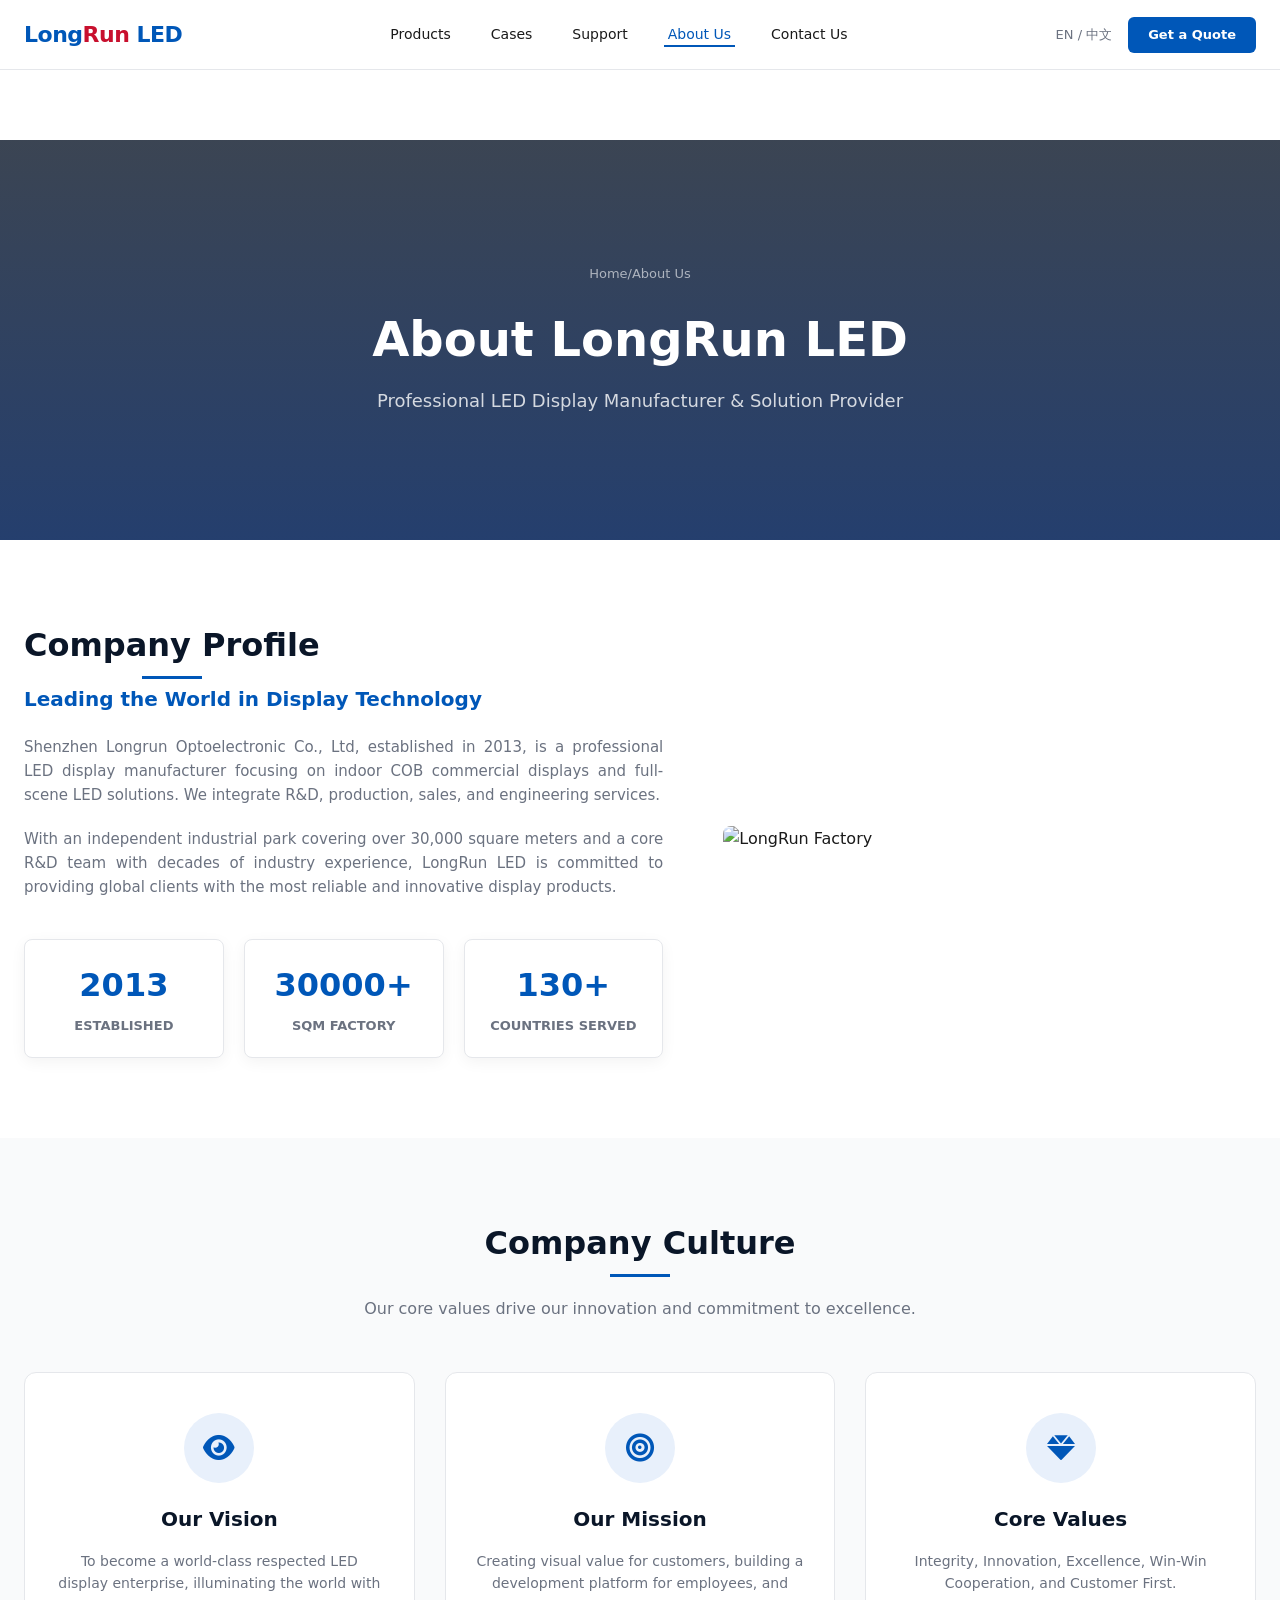
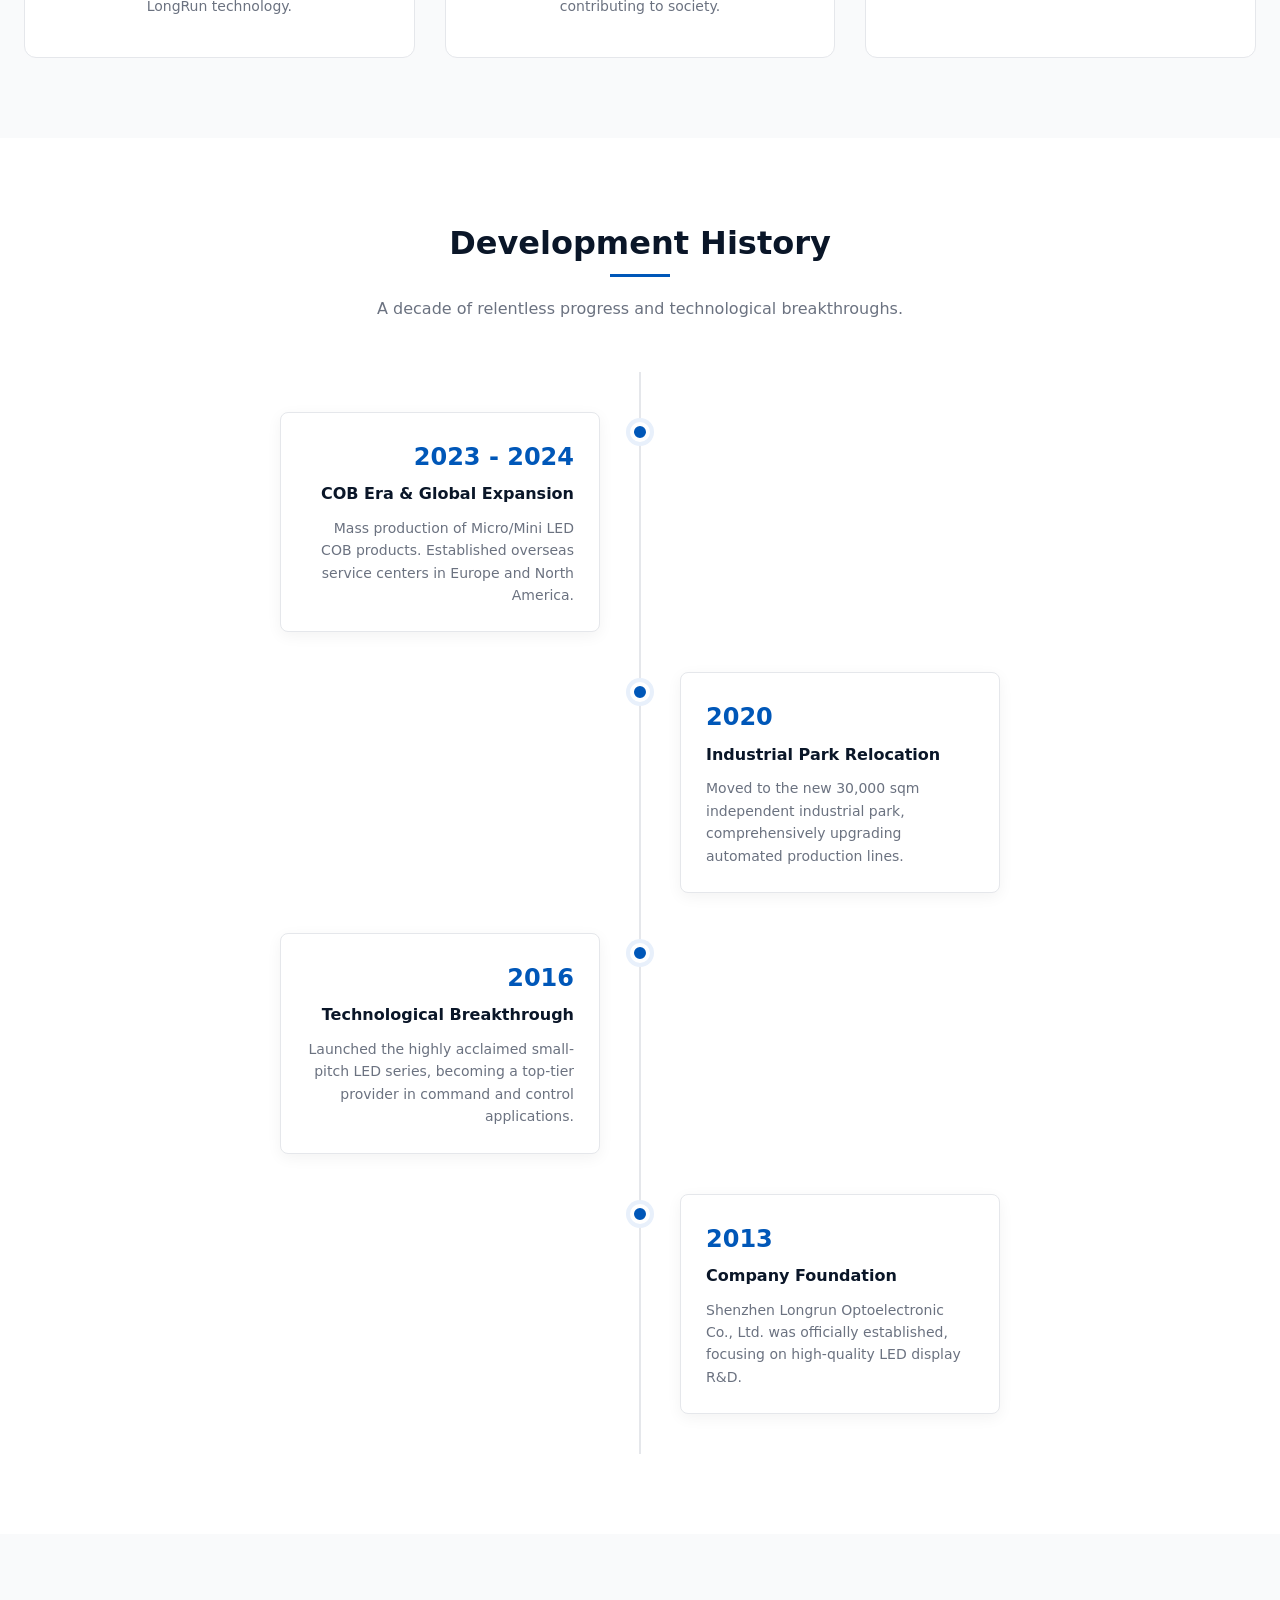
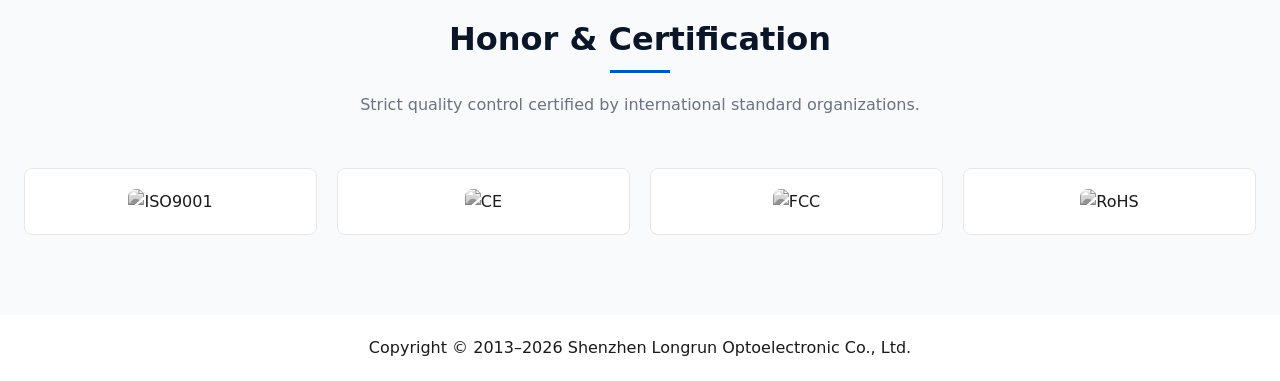
==== about.html @ 38401c34 "first init github" ====
<!DOCTYPE html>
<html lang="en">
<head>
  <meta charset="UTF-8" />
  <meta name="viewport" content="width=device-width, initial-scale=1.0" />
  <title>About Us — LongRun LED</title>
  <link rel="stylesheet" href="CSS/about-style.css" />
  <link rel="stylesheet" href="https://cdnjs.cloudflare.com/ajax/libs/font-awesome/6.0.0/css/all.min.css" />
</head>
<body>

<header>
  <nav>
    <div class="logo"><a href="index.html">Long<span>Run</span> LED</a></div>
    
    <ul class="nav-links">
      <li><a href="product.html">Products</a></li>
      <li><a href="cases.html">Cases</a></li>
      <li><a href="support.html">Support</a></li>
      <li>
        <a href="about.html" class="active">About Us</a>
        <div class="dropdown">
          <a href="#profile">Company Profile</a>
          <a href="#culture">Company Culture</a>
          <a href="#history">Development History</a>
          <a href="#certifications">Honor &amp; Certification</a>
        </div>
      </li>
      <li><a href="contact.html">Contact Us</a></li>
    </ul>

    <div class="nav-actions">
      <span class="lang-switcher" id="langToggle">EN / 中文</span>
      <a href="contact.html" class="btn-contact">Get a Quote</a>
    </div>

    <button class="hamburger" id="hamburger" aria-label="Open menu">
      <span></span><span></span><span></span>
    </button>
  </nav>

  <div class="mobile-menu" id="mobileMenu">
    <ul class="mobile-nav-links">
      <li><a href="product.html">Products</a></li>
      <li><a href="cases.html">Cases</a></li>
      <li><a href="support.html">Support</a></li>
      <li><a href="about.html">About Us</a></li>
      <li><a href="contact.html">Contact Us</a></li>
    </ul>
  </div>
</header>

<section class="about-hero">
  <div class="hero-content">
    <div class="hero-breadcrumb">
      <a href="index.html">Home</a><span>/</span><a href="#">About Us</a>
    </div>
    <h1 class="hero-title reveal-text">About LongRun LED</h1>
    <p class="hero-sub reveal-text delay-1">Professional LED Display Manufacturer & Solution Provider</p>
  </div>
</section>

<section class="about-section" id="profile">
  <div class="section-container">
    <div class="profile-grid">
      <div class="profile-text fade-in-up">
        <h2 class="section-title">Company Profile</h2>
        <h3 class="section-subtitle">Leading the World in Display Technology</h3>
        <p>Shenzhen Longrun Optoelectronic Co., Ltd, established in 2013, is a professional LED display manufacturer focusing on indoor COB commercial displays and full-scene LED solutions. We integrate R&D, production, sales, and engineering services.</p>
        <p>With an independent industrial park covering over 30,000 square meters and a core R&D team with decades of industry experience, LongRun LED is committed to providing global clients with the most reliable and innovative display products.</p>
        
        <div class="stats-grid">
          <div class="stat-box">
            <h4 class="counter" data-target="2013">0</h4>
            <span>Established</span>
          </div>
          <div class="stat-box">
            <h4 class="counter" data-target="30000">0</h4><span>+</span>
            <span>SQM Factory</span>
          </div>
          <div class="stat-box">
            <h4 class="counter" data-target="130">0</h4><span>+</span>
            <span>Countries Served</span>
          </div>
        </div>
      </div>
      <div class="profile-image fade-in-left">
        <img src="https://placehold.co/600x450/0d2a5e/white?text=LongRun+Industrial+Park" alt="LongRun Factory">
      </div>
    </div>
  </div>
</section>

<section class="about-section bg-light" id="culture">
  <div class="section-container">
    <div class="section-header fade-in-up">
      <h2 class="section-title">Company Culture</h2>
      <p>Our core values drive our innovation and commitment to excellence.</p>
    </div>
    <div class="culture-grid">
      <div class="culture-card fade-in-up delay-1">
        <div class="culture-icon"><i class="fas fa-eye"></i></div>
        <h3>Our Vision</h3>
        <p>To become a world-class respected LED display enterprise, illuminating the world with LongRun technology.</p>
      </div>
      <div class="culture-card fade-in-up delay-2">
        <div class="culture-icon"><i class="fas fa-bullseye"></i></div>
        <h3>Our Mission</h3>
        <p>Creating visual value for customers, building a development platform for employees, and contributing to society.</p>
      </div>
      <div class="culture-card fade-in-up delay-3">
        <div class="culture-icon"><i class="fas fa-gem"></i></div>
        <h3>Core Values</h3>
        <p>Integrity, Innovation, Excellence, Win-Win Cooperation, and Customer First.</p>
      </div>
    </div>
  </div>
</section>

<section class="about-section" id="history">
  <div class="section-container">
    <div class="section-header fade-in-up">
      <h2 class="section-title">Development History</h2>
      <p>A decade of relentless progress and technological breakthroughs.</p>
    </div>
    
    <div class="timeline">
      <div class="timeline-item fade-in-up">
        <div class="timeline-dot"></div>
        <div class="timeline-content">
          <h3>2023 - 2024</h3>
          <h4>COB Era & Global Expansion</h4>
          <p>Mass production of Micro/Mini LED COB products. Established overseas service centers in Europe and North America.</p>
        </div>
      </div>
      <div class="timeline-item fade-in-up delay-1">
        <div class="timeline-dot"></div>
        <div class="timeline-content">
          <h3>2020</h3>
          <h4>Industrial Park Relocation</h4>
          <p>Moved to the new 30,000 sqm independent industrial park, comprehensively upgrading automated production lines.</p>
        </div>
      </div>
      <div class="timeline-item fade-in-up delay-2">
        <div class="timeline-dot"></div>
        <div class="timeline-content">
          <h3>2016</h3>
          <h4>Technological Breakthrough</h4>
          <p>Launched the highly acclaimed small-pitch LED series, becoming a top-tier provider in command and control applications.</p>
        </div>
      </div>
      <div class="timeline-item fade-in-up delay-3">
        <div class="timeline-dot"></div>
        <div class="timeline-content">
          <h3>2013</h3>
          <h4>Company Foundation</h4>
          <p>Shenzhen Longrun Optoelectronic Co., Ltd. was officially established, focusing on high-quality LED display R&D.</p>
        </div>
      </div>
    </div>
  </div>
</section>

<section class="about-section bg-light" id="certifications">
  <div class="section-container">
    <div class="section-header fade-in-up">
      <h2 class="section-title">Honor &amp; Certification</h2>
      <p>Strict quality control certified by international standard organizations.</p>
    </div>
    <div class="cert-grid">
      <div class="cert-card fade-in-up"><img src="https://placehold.co/200x250/fff/333?text=ISO9001" alt="ISO9001"></div>
      <div class="cert-card fade-in-up delay-1"><img src="https://placehold.co/200x250/fff/333?text=CE+Cert" alt="CE"></div>
      <div class="cert-card fade-in-up delay-2"><img src="https://placehold.co/200x250/fff/333?text=FCC" alt="FCC"></div>
      <div class="cert-card fade-in-up delay-3"><img src="https://placehold.co/200x250/fff/333?text=RoHS" alt="RoHS"></div>
    </div>
  </div>
</section>

<footer>
  <div class="footer-bottom">
    <span style="display:block; text-align:center; padding: 20px;">Copyright &copy; 2013&ndash;2026 Shenzhen Longrun Optoelectronic Co., Ltd.</span>
  </div>
</footer>

<script src="JS/about-script.js"></script>
</body>
</html>
---- CSS/about-style.css ----
/* ══════════════════════════════════════════════════════════════════════════════
   LongRun LED — about-style.css
   ══════════════════════════════════════════════════════════════════════════════ */
*, *::before, *::after { box-sizing: border-box; margin: 0; padding: 0; }

:root {
  --bg: #ffffff; --text: #1a1a1a; --muted: #6b7280;
  --accent: #0057b8; --accent-dk: #004499; --accent-lt: #e8f0fb;
  --border: #e5e7eb; --card-bg: #f9fafb; --nav-h: 70px;
  --red: #c8102e; --dark-navy: #0a1628; --mid-navy: #0d2a5e;
  font-family: 'Segoe UI', system-ui, sans-serif;
}

body { background: var(--bg); color: var(--text); line-height: 1.6; overflow-x: hidden; }
a { text-decoration: none; color: inherit; }
img { display: block; max-width: 100%; border-radius: 8px; }

/* ══ HEADER (SAMA SEPERTI SEBELUMNYA) ══ */
header { position: fixed; top: 0; left: 0; width: 100%; height: var(--nav-h); background: rgba(255, 255, 255, 0.95); backdrop-filter: blur(10px); z-index: 1000; border-bottom: 1px solid var(--border); }
nav { max-width: 1280px; margin: 0 auto; height: 100%; display: flex; align-items: center; justify-content: space-between; padding: 0 24px; }
.logo { font-size: 22px; font-weight: 800; color: var(--dark-navy); }
.logo span { color: var(--red); }
.nav-links { display: flex; list-style: none; gap: 32px; height: 100%; }
.nav-links > li { position: relative; display: flex; align-items: center; height: 100%; }
.nav-links > li > a { font-size: 14px; font-weight: 600; color: #374151; transition: color 0.2s; }
.nav-links > li > a:hover, .nav-links > li > a.active { color: var(--accent); }

/* Dropdown */
.dropdown { position: absolute; top: var(--nav-h); left: 0; background: #fff; min-width: 220px; border: 1px solid var(--border); box-shadow: 0 10px 25px rgba(0,0,0,0.08); border-radius: 0 0 8px 8px; display: flex; flex-direction: column; opacity: 0; visibility: hidden; transform: translateY(10px); transition: all 0.25s ease; }
.nav-links > li:hover .dropdown { opacity: 1; visibility: visible; transform: translateY(0); }
.dropdown a { padding: 12px 20px; font-size: 13px; color: #4b5563; border-bottom: 1px solid #f3f4f6; transition: all 0.2s; }
.dropdown a:hover { background: var(--accent-lt); color: var(--accent); padding-left: 24px; }
.nav-actions { display: flex; gap: 20px; align-items: center;}
.btn-contact { background: var(--accent); color: #fff; padding: 10px 20px; border-radius: 6px; font-size: 13px; font-weight: 700; transition: background 0.2s; }
.btn-contact:hover { background: var(--accent-dk); }
.hamburger { display: none; }

/* ══ ABOUT HERO ══ */
.about-hero {
  margin-top: var(--nav-h); height: 400px;
  background: linear-gradient(rgba(10, 22, 40, 0.8), rgba(13, 42, 94, 0.9)), url('https://placehold.co/1920x600/0a1628/white?text=Corporate+Building') center/cover;
  display: flex; align-items: center; justify-content: center; text-align: center; color: white;
}
.hero-breadcrumb { font-size: 13px; color: rgba(255,255,255,0.6); margin-bottom: 16px; }
.hero-title { font-size: 48px; font-weight: 800; margin-bottom: 10px; }
.hero-sub { font-size: 18px; color: rgba(255,255,255,0.8); }

/* ══ GENERAL SECTIONS ══ */
.about-section { padding: 80px 24px; }
.bg-light { background: var(--card-bg); }
.section-container { max-width: 1280px; margin: 0 auto; }
.section-header { text-align: center; margin-bottom: 50px; }
.section-title { font-size: 32px; font-weight: 800; color: var(--dark-navy); margin-bottom: 12px; position: relative; display: inline-block; }
.section-title::after { content: ''; position: absolute; bottom: -8px; left: 50%; transform: translateX(-50%); width: 60px; height: 3px; background: var(--accent); }
.section-header p { color: var(--muted); font-size: 16px; margin-top: 15px; }

/* ══ PROFILE GRID & COUNTERS ══ */
.profile-grid { display: grid; grid-template-columns: 1.2fr 1fr; gap: 60px; align-items: center; }
.section-subtitle { font-size: 20px; color: var(--accent); margin-bottom: 20px; }
.profile-text p { color: var(--muted); margin-bottom: 20px; font-size: 15px; text-align: justify; }

.stats-grid { display: grid; grid-template-columns: repeat(3, 1fr); gap: 20px; margin-top: 40px; }
.stat-box { background: #fff; padding: 20px; border-radius: 8px; border: 1px solid var(--border); box-shadow: 0 4px 15px rgba(0,0,0,0.05); text-align: center; }
.stat-box h4 { display: inline-block; font-size: 32px; font-weight: 800; color: var(--accent); }
.stat-box span:first-of-type { font-size: 32px; font-weight: 800; color: var(--accent); }
.stat-box span:last-child { display: block; font-size: 13px; color: var(--muted); margin-top: 5px; font-weight: 600; text-transform: uppercase; }

/* ══ CULTURE CARDS ══ */
.culture-grid { display: grid; grid-template-columns: repeat(3, 1fr); gap: 30px; }
.culture-card { background: #fff; padding: 40px 30px; border-radius: 12px; text-align: center; border: 1px solid var(--border); transition: transform 0.3s, box-shadow 0.3s; }
.culture-card:hover { transform: translateY(-10px); box-shadow: 0 15px 35px rgba(0,0,0,0.08); border-color: var(--accent); }
.culture-icon { width: 70px; height: 70px; background: var(--accent-lt); color: var(--accent); font-size: 28px; border-radius: 50%; display: flex; align-items: center; justify-content: center; margin: 0 auto 20px; transition: 0.3s; }
.culture-card:hover .culture-icon { background: var(--accent); color: #fff; }
.culture-card h3 { font-size: 20px; color: var(--dark-navy); margin-bottom: 15px; }
.culture-card p { font-size: 14px; color: var(--muted); }

/* ══ TIMELINE ══ */
.timeline { position: relative; max-width: 800px; margin: 0 auto; padding: 20px 0; }
.timeline::before { content: ''; position: absolute; top: 0; bottom: 0; left: 50%; width: 2px; background: var(--border); transform: translateX(-50%); }
.timeline-item { position: relative; width: 50%; padding: 20px 40px; }
.timeline-item:nth-child(odd) { left: 0; text-align: right; }
.timeline-item:nth-child(even) { left: 50%; text-align: left; }
.timeline-dot { position: absolute; top: 30px; width: 20px; height: 20px; background: var(--accent); border: 4px solid #fff; border-radius: 50%; box-shadow: 0 0 0 4px var(--accent-lt); z-index: 2; transition: 0.3s; }
.timeline-item:nth-child(odd) .timeline-dot { right: -10px; }
.timeline-item:nth-child(even) .timeline-dot { left: -10px; }
.timeline-item:hover .timeline-dot { transform: scale(1.3); background: var(--red); }
.timeline-content { background: #fff; padding: 25px; border-radius: 8px; border: 1px solid var(--border); box-shadow: 0 4px 15px rgba(0,0,0,0.05); transition: 0.3s; }
.timeline-item:hover .timeline-content { border-color: var(--accent); box-shadow: 0 10px 25px rgba(0,0,0,0.1); }
.timeline-content h3 { font-size: 24px; color: var(--accent); margin-bottom: 5px; }
.timeline-content h4 { font-size: 16px; color: var(--dark-navy); margin-bottom: 10px; }
.timeline-content p { font-size: 14px; color: var(--muted); }

/* ══ CERTIFICATIONS ══ */
.cert-grid { display: grid; grid-template-columns: repeat(4, 1fr); gap: 20px; }
.cert-card { background: #fff; padding: 20px; border-radius: 8px; border: 1px solid var(--border); display: flex; align-items: center; justify-content: center; transition: 0.3s; filter: grayscale(100%); opacity: 0.7; }
.cert-card:hover { filter: grayscale(0%); opacity: 1; transform: scale(1.05); box-shadow: 0 10px 20px rgba(0,0,0,0.1); }

/* ══ UTILITIES & ANIMATIONS ══ */
.fade-in-up { opacity: 0; transform: translateY(40px); transition: opacity 0.8s ease-out, transform 0.8s ease-out; }
.fade-in-left { opacity: 0; transform: translateX(40px); transition: opacity 0.8s ease-out, transform 0.8s ease-out; }
.fade-in-up.visible, .fade-in-left.visible { opacity: 1; transform: translate(0); }
.delay-1 { transition-delay: 0.2s; }
.delay-2 { transition-delay: 0.4s; }
.delay-3 { transition-delay: 0.6s; }

/* Responsive */
@media (max-width: 900px) {
  .nav-links, .nav-actions { display: none; }
  .hamburger { display: flex; flex-direction: column; gap: 5px; background: none; border: none; }
  .hamburger span { width: 25px; height: 3px; background: var(--dark-navy); }
  .profile-grid { grid-template-columns: 1fr; }
  .culture-grid, .cert-grid { grid-template-columns: 1fr; }
  .timeline::before { left: 20px; }
  .timeline-item { width: 100%; left: 0 !important; text-align: left !important; padding-left: 60px; }
  .timeline-item:nth-child(odd) .timeline-dot, .timeline-item:nth-child(even) .timeline-dot { left: 10px; right: auto; }
}



/* ══════════════════════════════════════════════════════════════════════════════
   PERBAIKAN BUG MENU MOBILE (MOVED TO RIGHT SIDE OVERLAY)
   ══════════════════════════════════════════════════════════════════════════════ */

/* Gaya default tombol hamburger di header */
.hamburger {
  display: none;
  flex-direction: column;
  gap: 5px;
  background: none;
  border: none;
  cursor: pointer;
  padding: 8px;
  z-index: 1001; /* Supaya selalu di atas */
}

.hamburger span {
  width: 24px;
  height: 3px;
  background: var(--dark-navy);
  border-radius: 2px;
  transition: all 0.3s ease;
}

/* Base Panel Menu Mobile - Dipindah ke Kanan Luar Layar secara Default */
.mobile-menu {
  position: fixed;
  top: 0;
  right: -100%; /* Tersembunyi di sebelah kanan luar layar, bukan di kiri */
  width: 300px; /* Lebar panel menu */
  height: 100vh;
  background: #ffffff;
  box-shadow: -10px 0 30px rgba(0, 0, 0, 0.1);
  z-index: 2000; /* Berada di atas segalanya */
  padding: 40px 24px;
  display: flex; /* Ubah dari display:none menjadi flex untuk transisi mulus */
  flex-direction: column;
  transition: right 0.4s cubic-bezier(0.16, 1, 0.3, 1); /* Efek slide yang mulus */
}

/* Ketika menu ditambahkan class 'active' lewat JS, panel bergeser ke kanan: 0 */
.mobile-menu.active {
  right: 0;
}

/* Tombol Close (X) di dalam Menu Mobile */
.mobile-close {
  align-self: flex-end;
  background: none;
  border: none;
  font-size: 32px;
  color: var(--dark-navy);
  cursor: pointer;
  margin-bottom: 30px;
  line-height: 1;
  transition: color 0.2s;
}

.mobile-close:hover {
  color: var(--red);
}

/* Pengaturan Tautan Menu Mobile */
.mobile-nav-links {
  list-style: none;
  display: flex;
  flex-direction: column;
  gap: 20px;
}

.mobile-nav-links a {
  font-size: 18px;
  font-weight: 600;
  color: var(--dark-navy);
  display: block;
  padding: 8px 0;
  border-bottom: 1px solid var(--border);
  transition: all 0.2s;
}

.mobile-nav-links a:hover,
.mobile-nav-links a.active {
  color: var(--accent);
  padding-left: 8px;
  border-bottom-color: var(--accent);
}

/* Responsif: Aktifkan hamburger pada layar kecil di bawah 900px */
@media (max-width: 900px) {
  .nav-links, .nav-actions {
    display: none;
  }
  .hamburger {
    display: flex;
  }
}

/* ════════════════════════════
   HEADER & NAVIGATION
   ════════════════════════════ */

header {
  position: sticky;
  top: 0;
  z-index: 100;
  background: #fff;
  border-bottom: 1px solid var(--border);
}

nav {
  max-width: 1280px;
  margin: 0 auto;
  height: var(--nav-h);
  padding: 0 24px;
  display: flex;
  align-items: center;
  justify-content: space-between;
  gap: 16px;
}

/* Logo */
.logo {
  font-size: 22px;
  font-weight: 800;
  letter-spacing: -0.5px;
  color: var(--accent);
  flex-shrink: 0;
}

.logo span {
  color: var(--red);
}

/* Nav Links */
.nav-links {
  display: flex;
  gap: 32px;
  list-style: none;
  height: 100%;
  align-items: center;
}

.nav-links > li {
  position: relative;
  height: 100%;
  display: flex;
  align-items: center;
}

.nav-links > li > a {
  font-size: 14px;
  font-weight: 500;
  color: var(--text);
  padding: 0 4px;
  border-bottom: 2px solid transparent;
  transition: color .2s, border-color .2s;
  white-space: nowrap;
}

.nav-links > li > a:hover,
.nav-links > li > a.active {
  color: var(--accent);
  border-bottom-color: var(--accent);
}

/* Dropdown */
.dropdown {
  position: absolute;
  top: calc(100% + 1px);
  left: 0;
  background: #fff;
  border: 1px solid var(--border);
  border-radius: 8px;
  box-shadow: 0 8px 24px rgba(0, 0, 0, .10);
  min-width: 200px;
  padding: 10px 0;
  opacity: 0;
  pointer-events: none;
  transform: translateY(6px);
  transition: opacity .2s, transform .2s;
}

.nav-links > li:hover .dropdown {
  opacity: 1;
  pointer-events: auto;
  transform: translateY(0);
}

.dropdown a {
  display: block;
  padding: 8px 20px;
  font-size: 13px;
  color: var(--muted);
  transition: color .15s, background .15s;
}

.dropdown a:hover {
  color: var(--accent);
  background: var(--accent-lt);
}

/* Nav Actions */
.nav-actions {
  display: flex;
  align-items: center;
  gap: 16px;
  flex-shrink: 0;
}

.btn-contact {
  padding: 8px 20px;
  border-radius: 6px;
  background: var(--accent);
  color: #fff;
  font-size: 13px;
  font-weight: 600;
  transition: background .2s;
  white-space: nowrap;
}

.btn-contact:hover {
  background: var(--accent-dk);
}

.lang-switcher {
  font-size: 13px;
  color: var(--muted);
  cursor: pointer;
  user-select: none;
  transition: color .2s;
}

.lang-switcher:hover {
  color: var(--accent);
}

/* Hamburger */
.hamburger {
  display: none;
  flex-direction: column;
  gap: 5px;
  cursor: pointer;
  background: none;
  border: none;
  padding: 4px;
}

.hamburger span {
  width: 24px;
  height: 2px;
  background: var(--text);
  display: block;
  border-radius: 2px;
  transition: all .3s;
}

.hamburger.open span:nth-child(1) {
  transform: translateY(7px) rotate(45deg);
}

.hamburger.open span:nth-child(2) {
  opacity: 0;
  transform: scaleX(0);
}

.hamburger.open span:nth-child(3) {
  transform: translateY(-7px) rotate(-45deg);
}
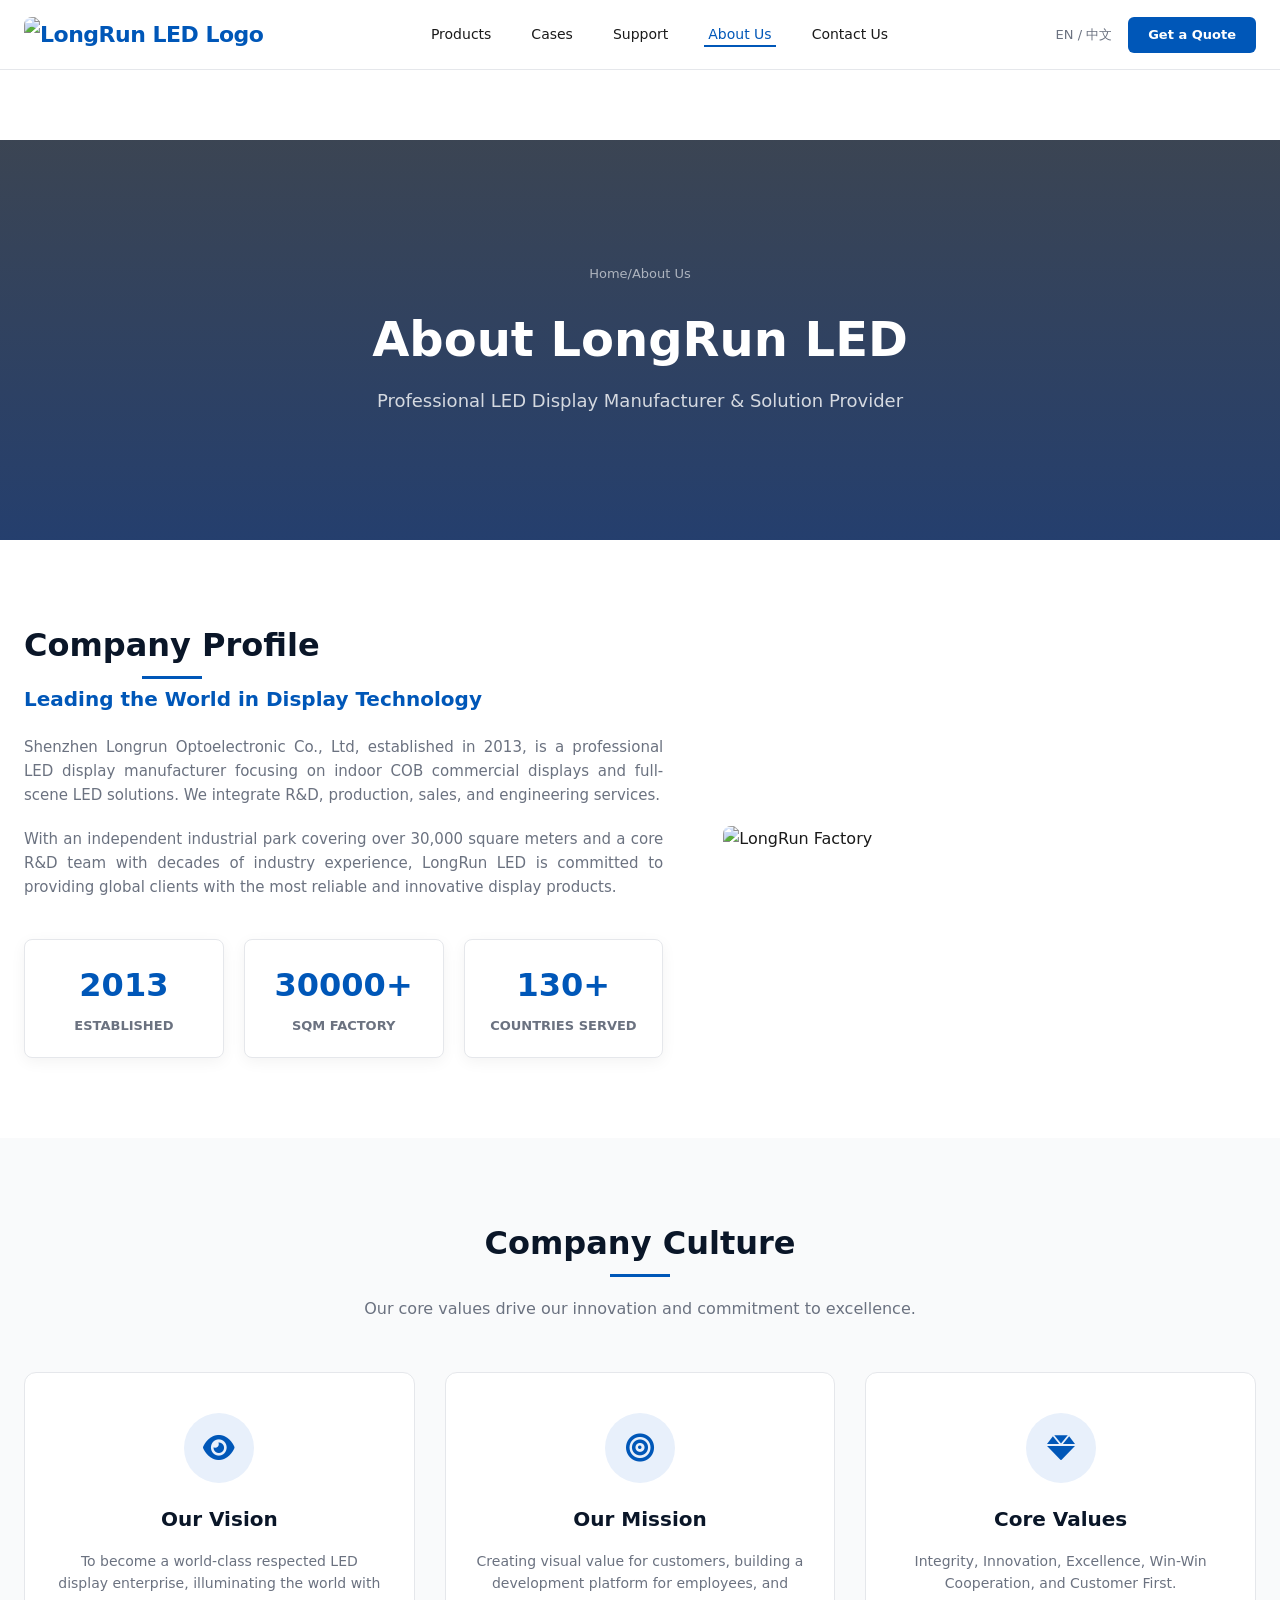
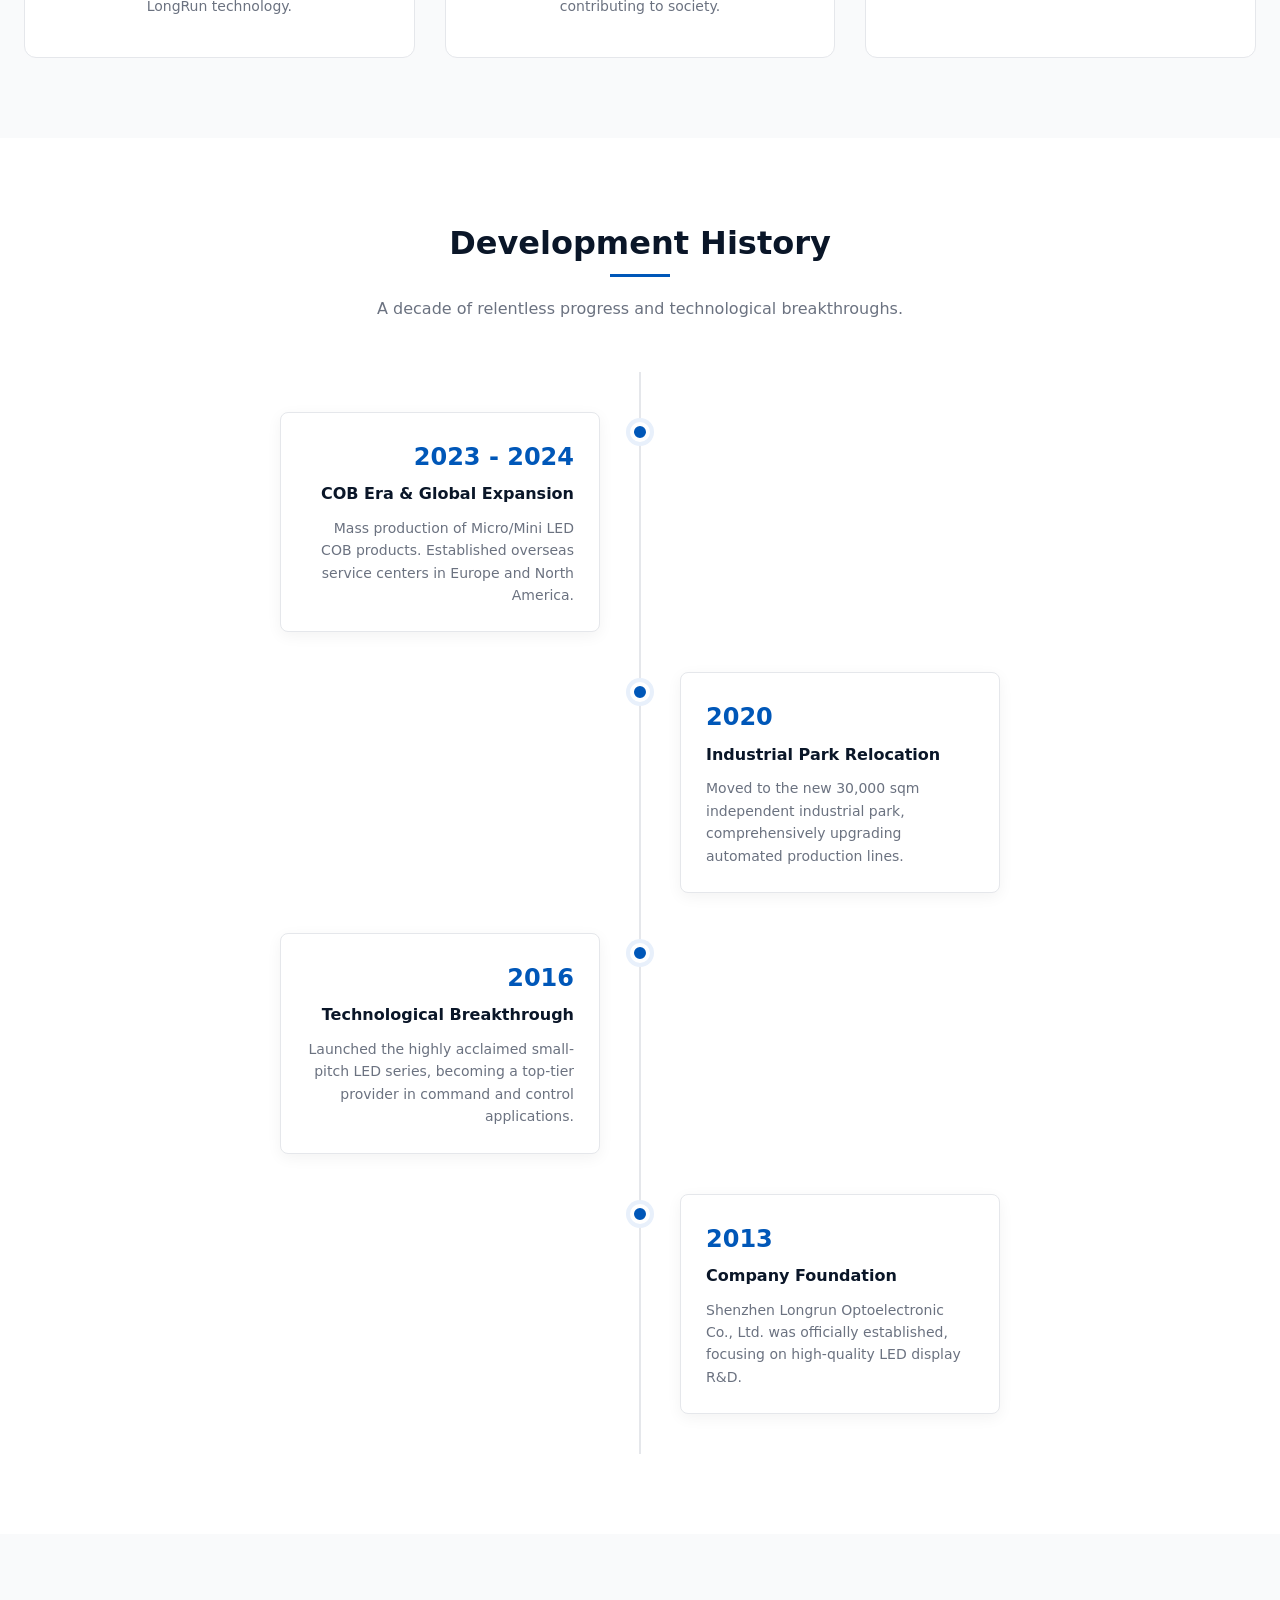
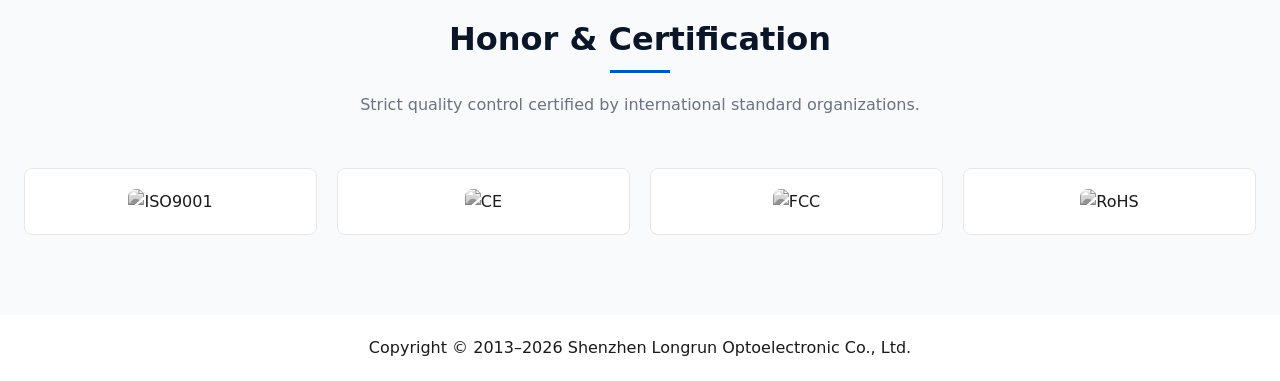
==== commit bc0c211b: "Add files via upload" ====
--- a/about.html
+++ b/about.html
@@ -3,7 +3,8 @@
 <head>
   <meta charset="UTF-8" />
   <meta name="viewport" content="width=device-width, initial-scale=1.0" />
-  <title>About Us — LongRun LED</title>
+  <title>Digilight Videotron</title>
+  <link rel="icon" href="Assets/icon.png" type="image/png">
   <link rel="stylesheet" href="CSS/about-style.css" />
   <link rel="stylesheet" href="https://cdnjs.cloudflare.com/ajax/libs/font-awesome/6.0.0/css/all.min.css" />
 </head>
@@ -11,7 +12,7 @@
 
 <header>
   <nav>
-    <div class="logo"><a href="index.html">Long<span>Run</span> LED</a></div>
+    <div class="logo"><a href="index.html"><img src="Assets/logo.png" alt="LongRun LED Logo"></a></div>
     
     <ul class="nav-links">
       <li><a href="product.html">Products</a></li>
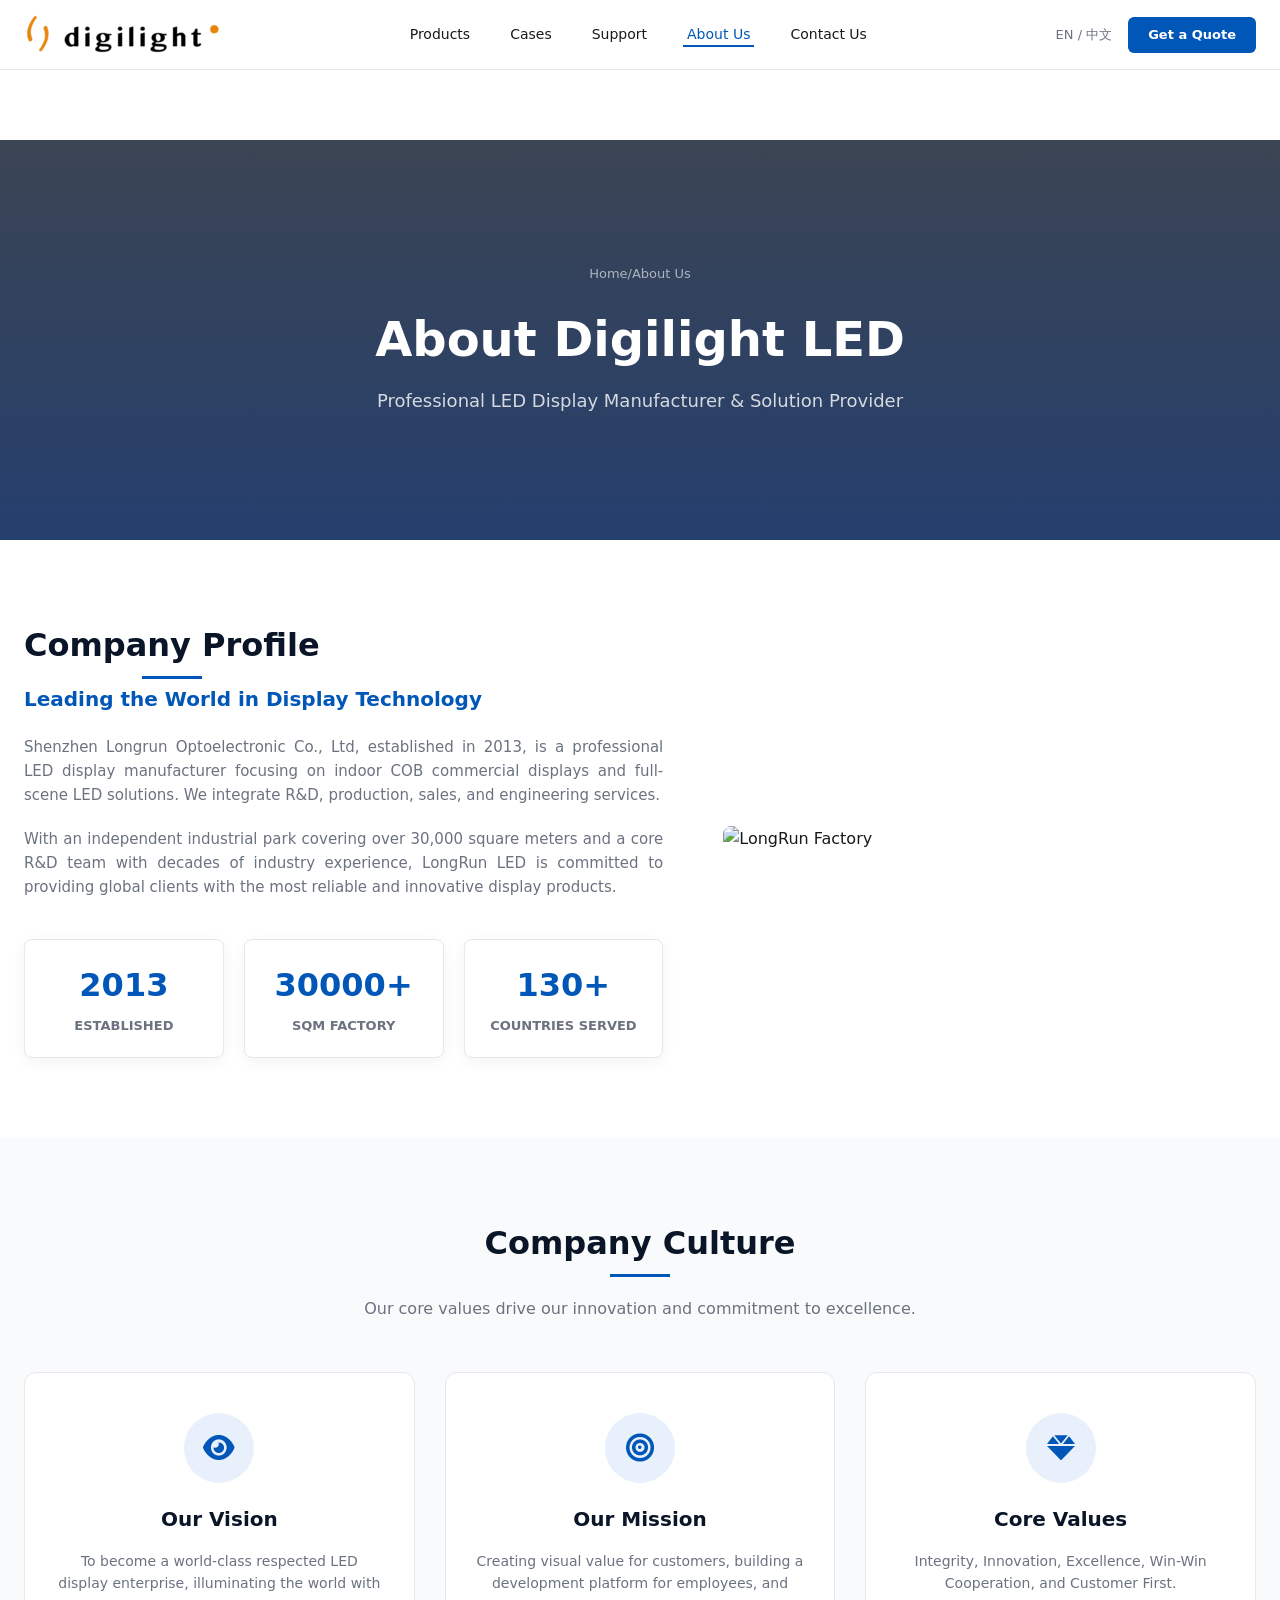
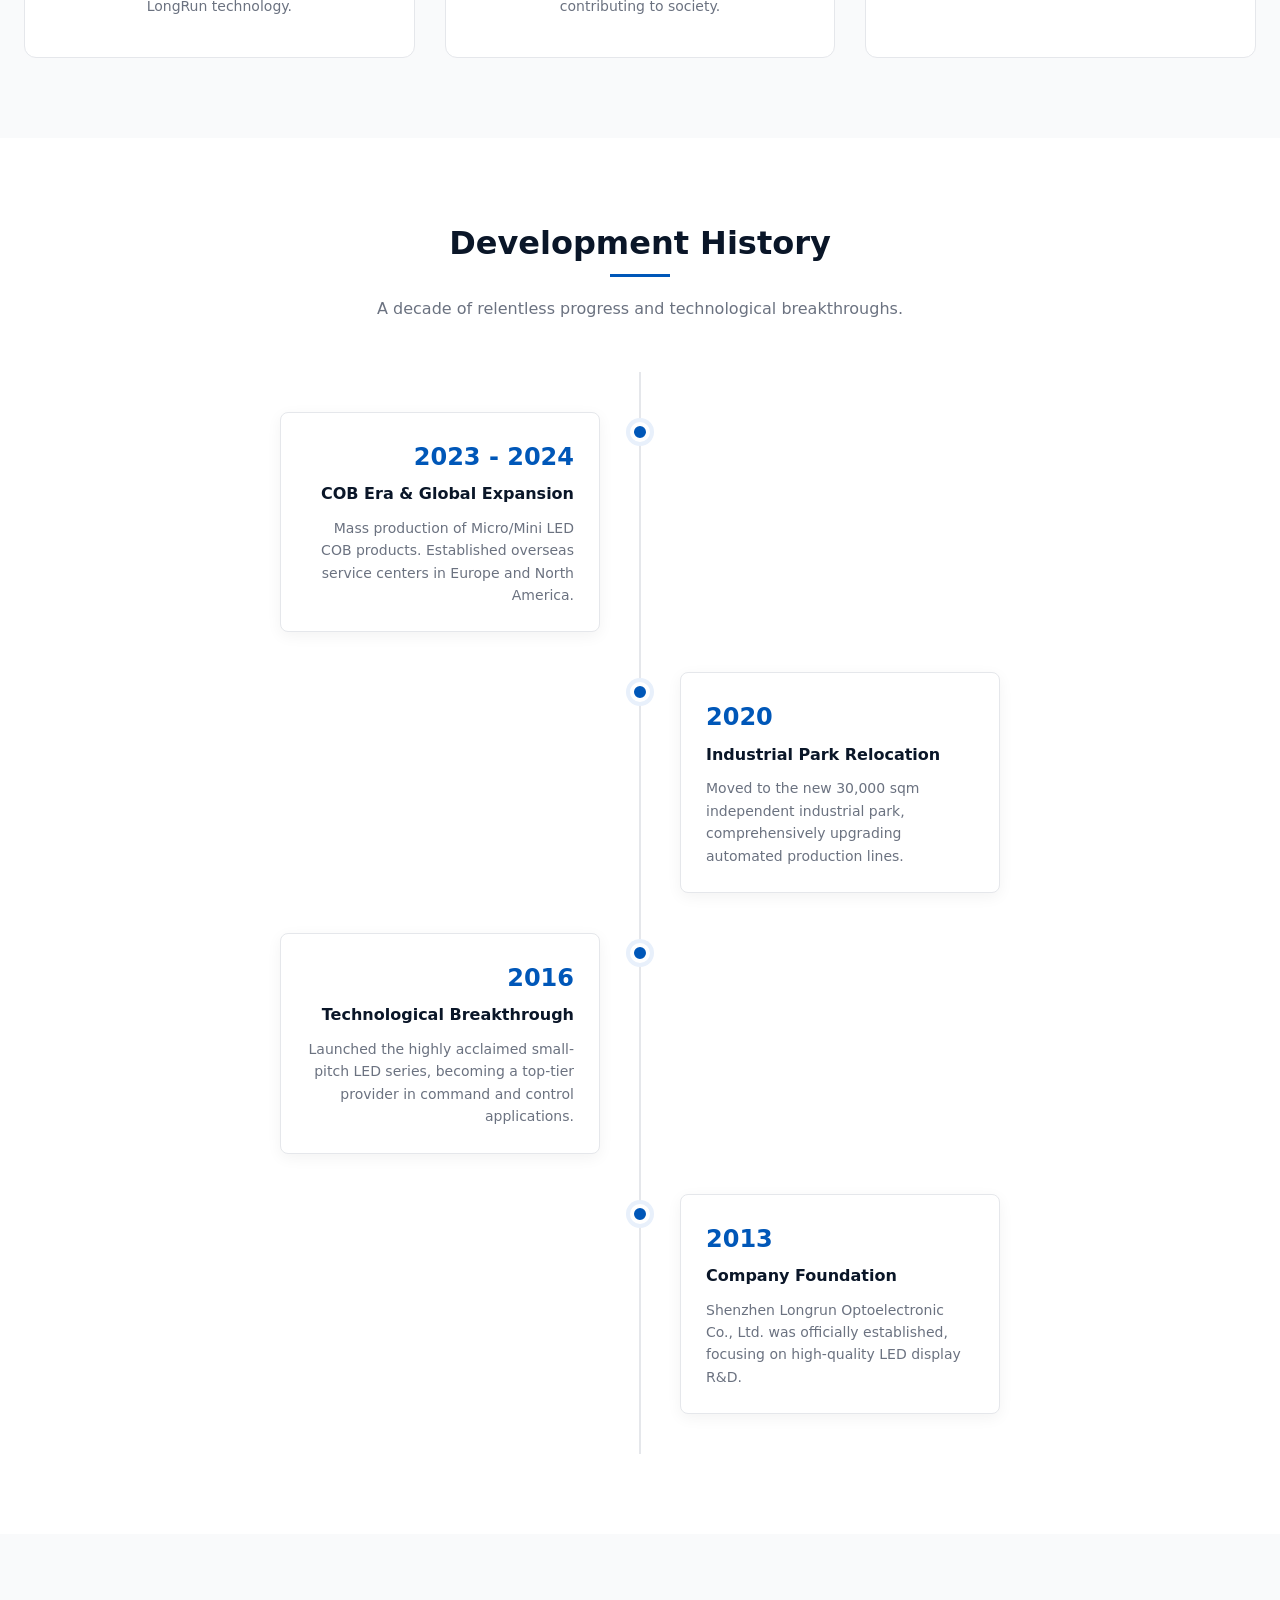
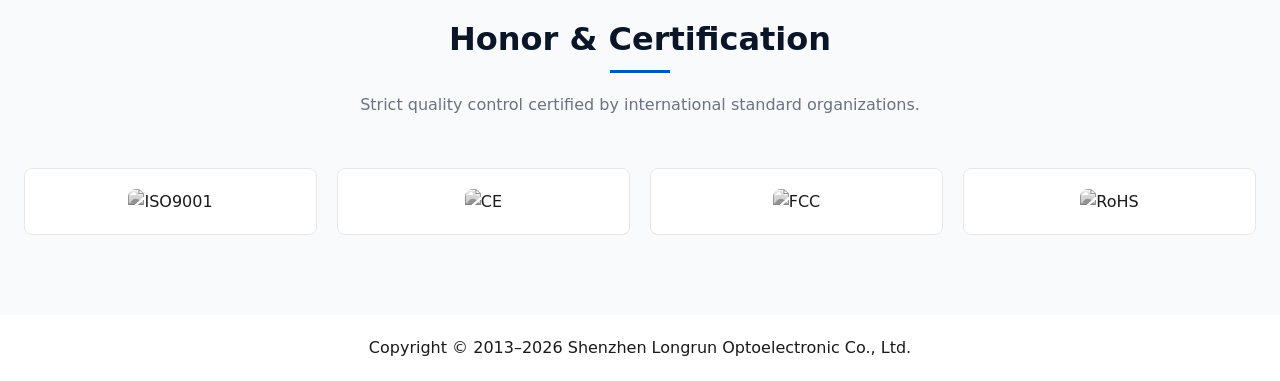
==== commit c9ee96bf: "Add files via upload" ====
--- a/about.html
+++ b/about.html
@@ -56,7 +56,7 @@
     <div class="hero-breadcrumb">
       <a href="index.html">Home</a><span>/</span><a href="#">About Us</a>
     </div>
-    <h1 class="hero-title reveal-text">About LongRun LED</h1>
+    <h1 class="hero-title reveal-text">About Digilight LED</h1>
     <p class="hero-sub reveal-text delay-1">Professional LED Display Manufacturer & Solution Provider</p>
   </div>
 </section>
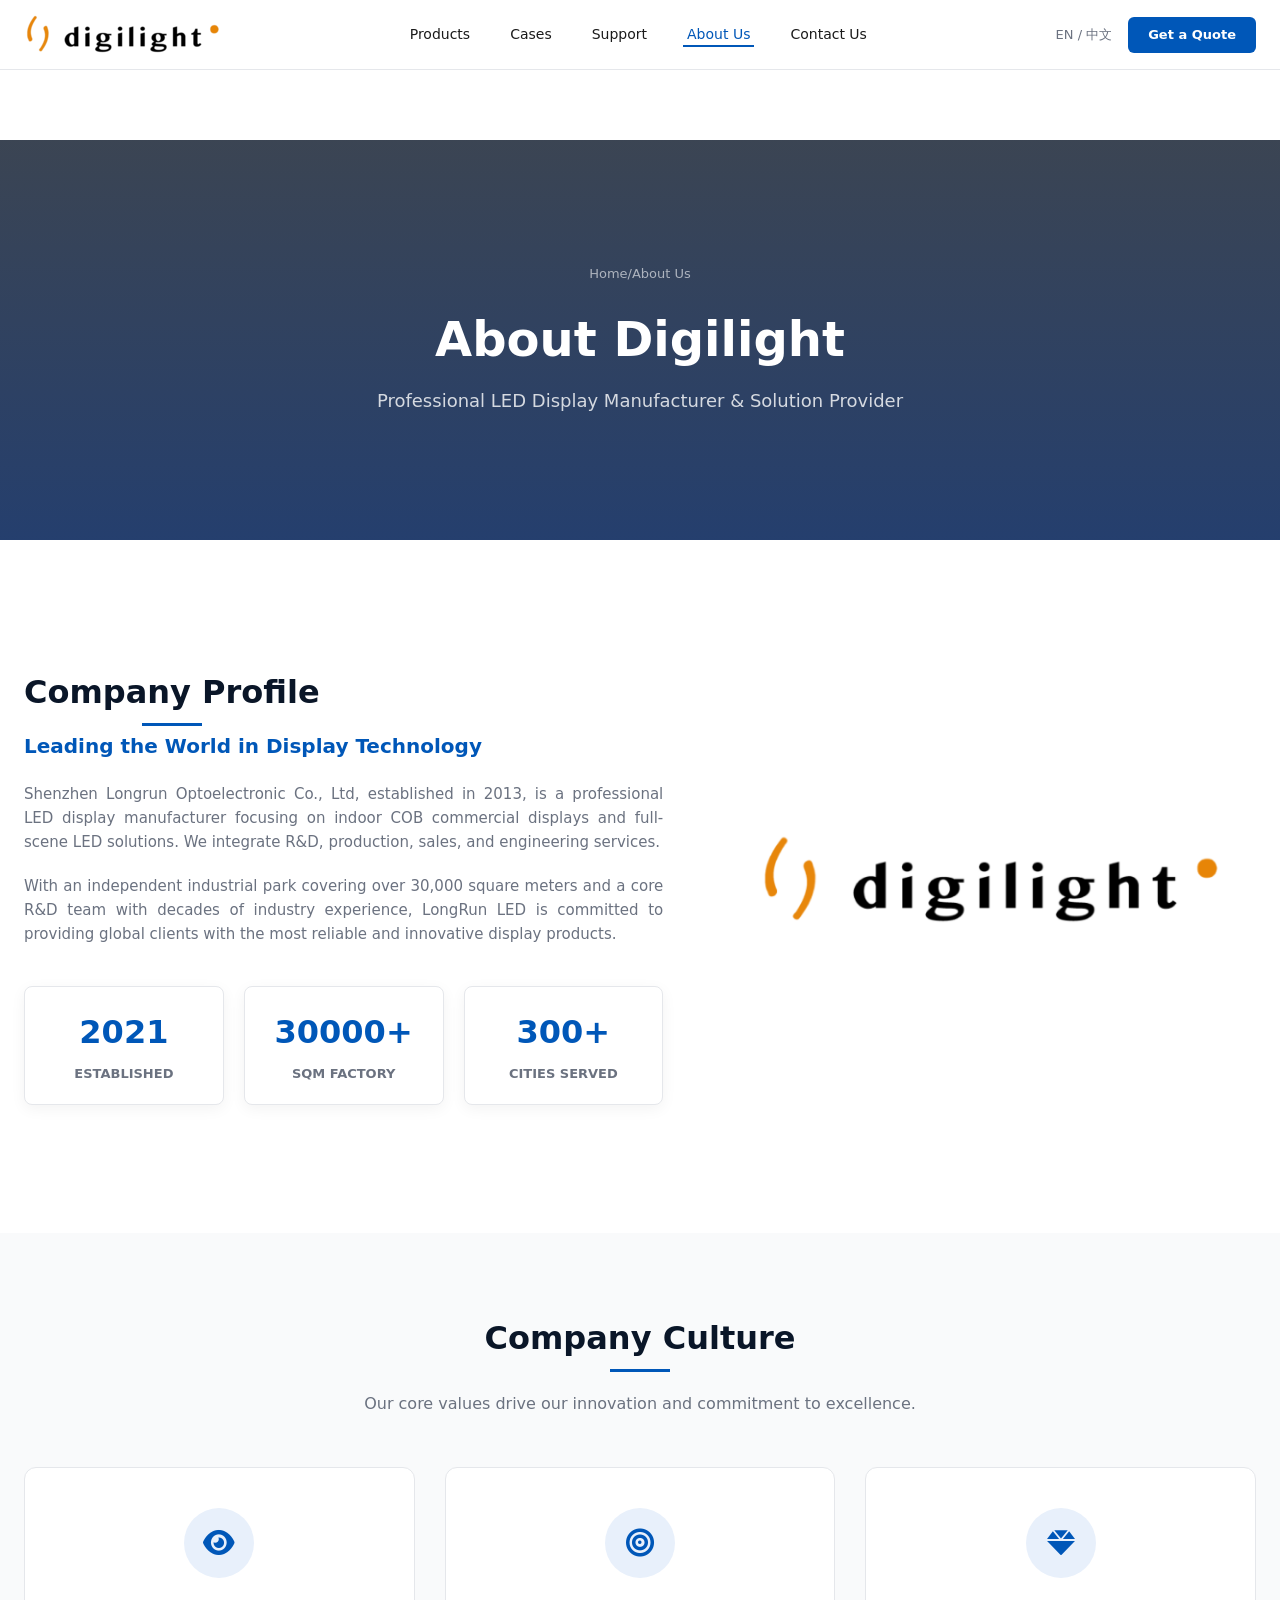
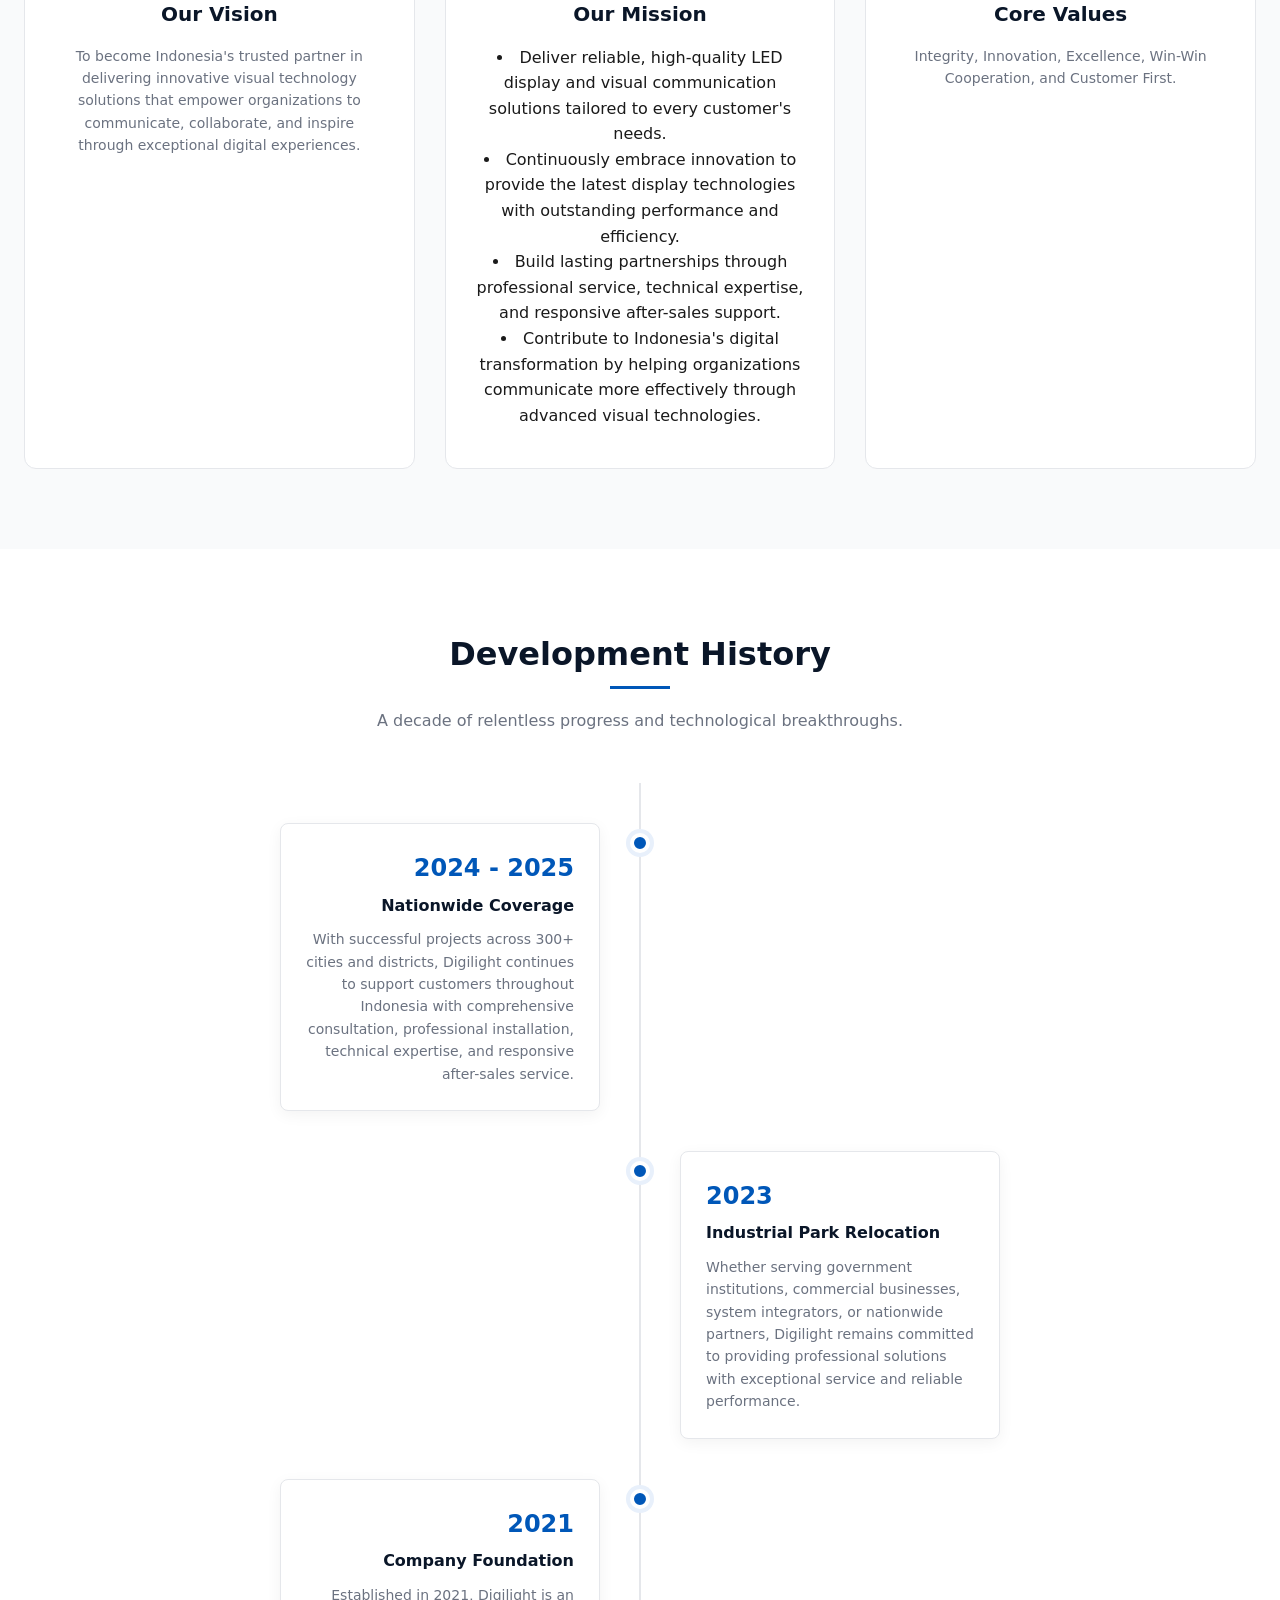
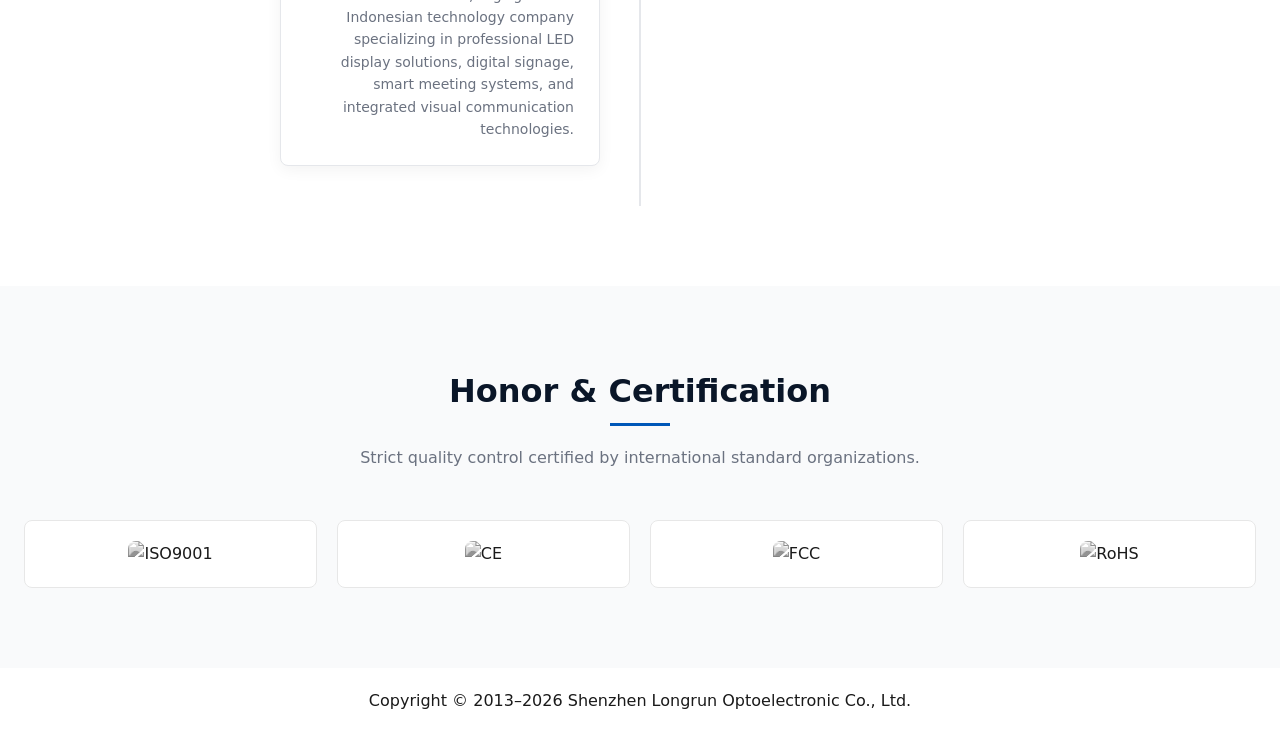
==== commit cf5d5c5e: "Add files via upload" ====
--- a/about.html
+++ b/about.html
@@ -56,7 +56,7 @@
     <div class="hero-breadcrumb">
       <a href="index.html">Home</a><span>/</span><a href="#">About Us</a>
     </div>
-    <h1 class="hero-title reveal-text">About Digilight LED</h1>
+    <h1 class="hero-title reveal-text">About Digilight</h1>
     <p class="hero-sub reveal-text delay-1">Professional LED Display Manufacturer & Solution Provider</p>
   </div>
 </section>
@@ -72,7 +72,7 @@
         
         <div class="stats-grid">
           <div class="stat-box">
-            <h4 class="counter" data-target="2013">0</h4>
+            <h4 class="counter" data-target="2021">0</h4>
             <span>Established</span>
           </div>
           <div class="stat-box">
@@ -80,13 +80,13 @@
             <span>SQM Factory</span>
           </div>
           <div class="stat-box">
-            <h4 class="counter" data-target="130">0</h4><span>+</span>
-            <span>Countries Served</span>
+            <h4 class="counter" data-target="300">0</h4><span>+</span>
+            <span>Cities Served</span>
           </div>
         </div>
       </div>
       <div class="profile-image fade-in-left">
-        <img src="https://placehold.co/600x450/0d2a5e/white?text=LongRun+Industrial+Park" alt="LongRun Factory">
+        <img src="Assets/digilight logo.png" alt="LongRun Factory">
       </div>
     </div>
   </div>
@@ -102,12 +102,15 @@
       <div class="culture-card fade-in-up delay-1">
         <div class="culture-icon"><i class="fas fa-eye"></i></div>
         <h3>Our Vision</h3>
-        <p>To become a world-class respected LED display enterprise, illuminating the world with LongRun technology.</p>
+        <p>To become Indonesia's trusted partner in delivering innovative visual technology solutions that empower organizations to communicate, collaborate, and inspire through exceptional digital experiences.</p>
       </div>
       <div class="culture-card fade-in-up delay-2">
         <div class="culture-icon"><i class="fas fa-bullseye"></i></div>
         <h3>Our Mission</h3>
-        <p>Creating visual value for customers, building a development platform for employees, and contributing to society.</p>
+        <li>Deliver reliable, high-quality LED display and visual communication solutions tailored to every customer's needs.</li>
+        <li>Continuously embrace innovation to provide the latest display technologies with outstanding performance and efficiency.</li>
+        <li>Build lasting partnerships through professional service, technical expertise, and responsive after-sales support.</li>
+        <li>Contribute to Indonesia's digital transformation by helping organizations communicate more effectively through advanced visual technologies.</li>
       </div>
       <div class="culture-card fade-in-up delay-3">
         <div class="culture-icon"><i class="fas fa-gem"></i></div>
@@ -129,33 +132,33 @@
       <div class="timeline-item fade-in-up">
         <div class="timeline-dot"></div>
         <div class="timeline-content">
-          <h3>2023 - 2024</h3>
-          <h4>COB Era & Global Expansion</h4>
-          <p>Mass production of Micro/Mini LED COB products. Established overseas service centers in Europe and North America.</p>
+          <h3>2024 - 2025</h3>
+          <h4>Nationwide Coverage</h4>
+          <p>With successful projects across 300+ cities and districts, Digilight continues to support customers throughout Indonesia with comprehensive consultation, professional installation, technical expertise, and responsive after-sales service.</p>
         </div>
       </div>
       <div class="timeline-item fade-in-up delay-1">
         <div class="timeline-dot"></div>
         <div class="timeline-content">
-          <h3>2020</h3>
+          <h3>2023</h3>
           <h4>Industrial Park Relocation</h4>
-          <p>Moved to the new 30,000 sqm independent industrial park, comprehensively upgrading automated production lines.</p>
+          <p>Whether serving government institutions, commercial businesses, system integrators, or nationwide partners, Digilight remains committed to providing professional solutions with exceptional service and reliable performance.</p>
         </div>
       </div>
-      <div class="timeline-item fade-in-up delay-2">
+      <!-- <div class="timeline-item fade-in-up delay-2">
         <div class="timeline-dot"></div>
         <div class="timeline-content">
-          <h3>2016</h3>
+          <h3>2022</h3>
           <h4>Technological Breakthrough</h4>
           <p>Launched the highly acclaimed small-pitch LED series, becoming a top-tier provider in command and control applications.</p>
         </div>
-      </div>
+      </div> -->
       <div class="timeline-item fade-in-up delay-3">
         <div class="timeline-dot"></div>
         <div class="timeline-content">
-          <h3>2013</h3>
+          <h3>2021</h3>
           <h4>Company Foundation</h4>
-          <p>Shenzhen Longrun Optoelectronic Co., Ltd. was officially established, focusing on high-quality LED display R&D.</p>
+          <p>Established in 2021, Digilight is an Indonesian technology company specializing in professional LED display solutions, digital signage, smart meeting systems, and integrated visual communication technologies.</p>
         </div>
       </div>
     </div>
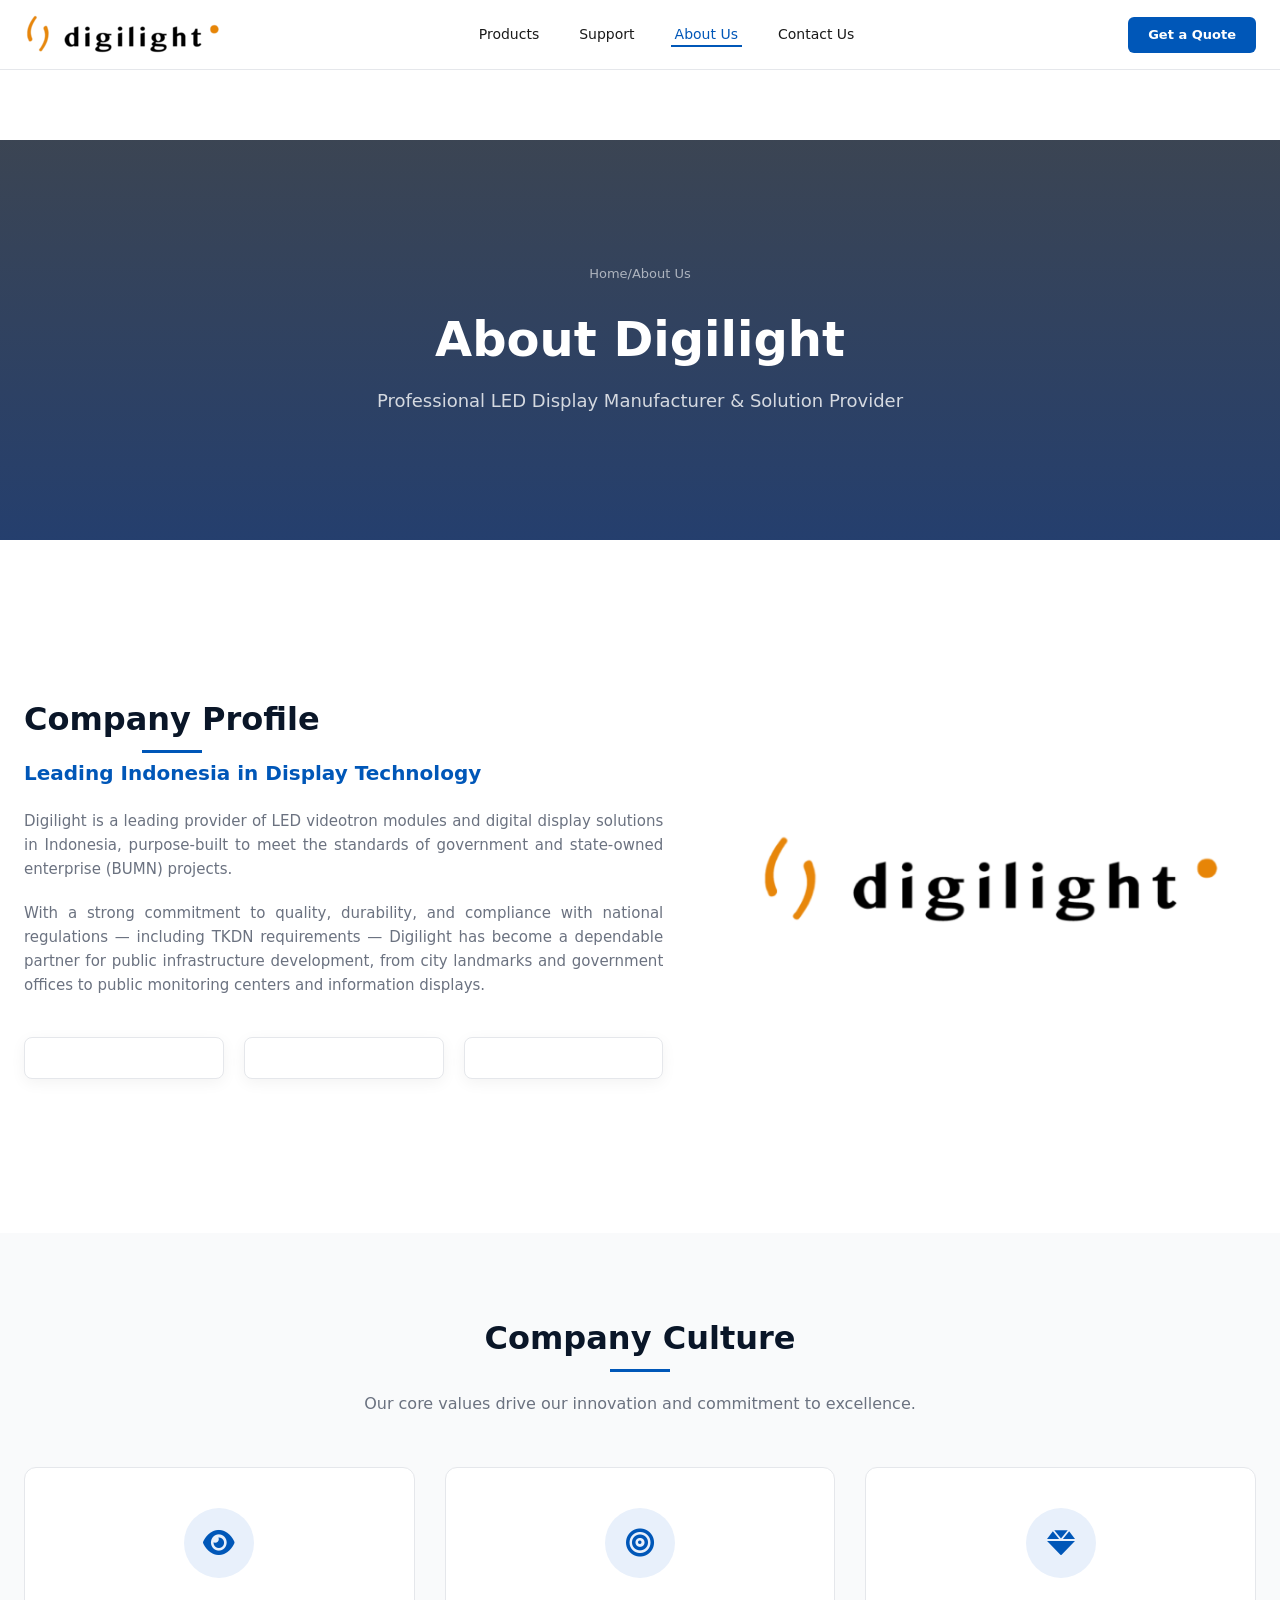
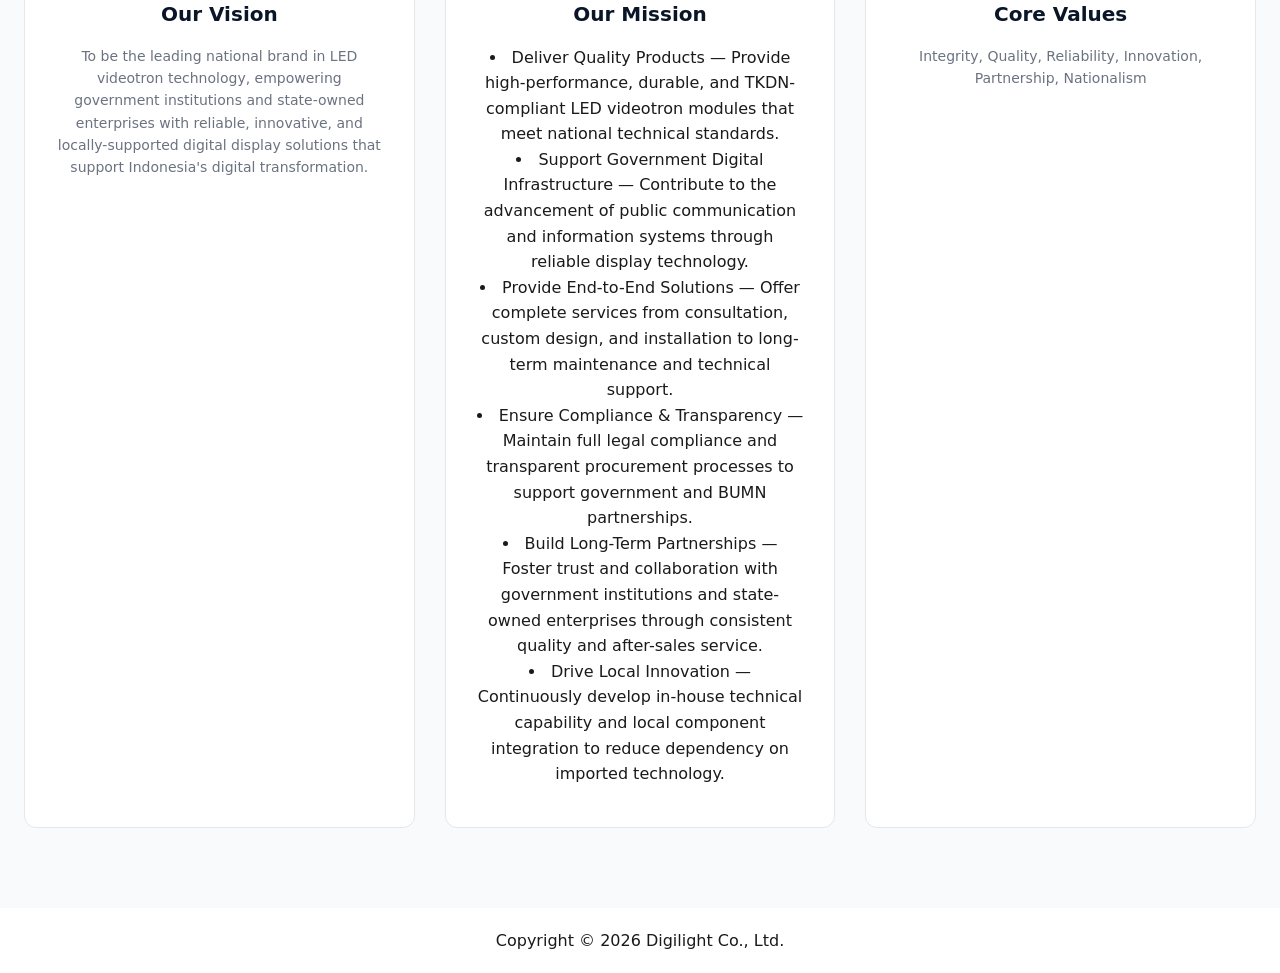
==== commit f1e999d2: "Add files via upload" ====
--- a/about.html
+++ b/about.html
@@ -16,7 +16,7 @@
     
     <ul class="nav-links">
       <li><a href="product.html">Products</a></li>
-      <li><a href="cases.html">Cases</a></li>
+      <!-- <li><a href="cases.html">Cases</a></li> -->
       <li><a href="support.html">Support</a></li>
       <li>
         <a href="about.html" class="active">About Us</a>
@@ -31,7 +31,7 @@
     </ul>
 
     <div class="nav-actions">
-      <span class="lang-switcher" id="langToggle">EN / 中文</span>
+      <span class="lang-switcher" id="langToggle"></span>
       <a href="contact.html" class="btn-contact">Get a Quote</a>
     </div>
 
@@ -43,7 +43,7 @@
   <div class="mobile-menu" id="mobileMenu">
     <ul class="mobile-nav-links">
       <li><a href="product.html">Products</a></li>
-      <li><a href="cases.html">Cases</a></li>
+      <!-- <li><a href="cases.html">Cases</a></li> -->
       <li><a href="support.html">Support</a></li>
       <li><a href="about.html">About Us</a></li>
       <li><a href="contact.html">Contact Us</a></li>
@@ -66,22 +66,22 @@
     <div class="profile-grid">
       <div class="profile-text fade-in-up">
         <h2 class="section-title">Company Profile</h2>
-        <h3 class="section-subtitle">Leading the World in Display Technology</h3>
-        <p>Shenzhen Longrun Optoelectronic Co., Ltd, established in 2013, is a professional LED display manufacturer focusing on indoor COB commercial displays and full-scene LED solutions. We integrate R&D, production, sales, and engineering services.</p>
-        <p>With an independent industrial park covering over 30,000 square meters and a core R&D team with decades of industry experience, LongRun LED is committed to providing global clients with the most reliable and innovative display products.</p>
+        <h3 class="section-subtitle">Leading Indonesia in Display Technology</h3>
+        <p>Digilight is a leading provider of LED videotron modules and digital display solutions in Indonesia, purpose-built to meet the standards of government and state-owned enterprise (BUMN) projects.</p>
+        <p>With a strong commitment to quality, durability, and compliance with national regulations — including TKDN requirements — Digilight has become a dependable partner for public infrastructure development, from city landmarks and government offices to public monitoring centers and information displays.</p>
         
         <div class="stats-grid">
           <div class="stat-box">
-            <h4 class="counter" data-target="2021">0</h4>
-            <span>Established</span>
+            <!-- <h4 class="counter" data-target="2021">0</h4>
+            <span>Established</span> -->
           </div>
           <div class="stat-box">
-            <h4 class="counter" data-target="30000">0</h4><span>+</span>
-            <span>SQM Factory</span>
+            <!-- <h4 class="counter" data-target="30000">0</h4><span>+</span>
+            <span>SQM Factory</span> -->
           </div>
           <div class="stat-box">
-            <h4 class="counter" data-target="300">0</h4><span>+</span>
-            <span>Cities Served</span>
+            <!-- <h4 class="counter" data-target="300">0</h4><span>+</span>
+            <span>Cities Served</span> -->
           </div>
         </div>
       </div>
@@ -102,26 +102,28 @@
       <div class="culture-card fade-in-up delay-1">
         <div class="culture-icon"><i class="fas fa-eye"></i></div>
         <h3>Our Vision</h3>
-        <p>To become Indonesia's trusted partner in delivering innovative visual technology solutions that empower organizations to communicate, collaborate, and inspire through exceptional digital experiences.</p>
+        <p>To be the leading national brand in LED videotron technology, empowering government institutions and state-owned enterprises with reliable, innovative, and locally-supported digital display solutions that support Indonesia's digital transformation.</p>
       </div>
       <div class="culture-card fade-in-up delay-2">
         <div class="culture-icon"><i class="fas fa-bullseye"></i></div>
         <h3>Our Mission</h3>
-        <li>Deliver reliable, high-quality LED display and visual communication solutions tailored to every customer's needs.</li>
-        <li>Continuously embrace innovation to provide the latest display technologies with outstanding performance and efficiency.</li>
-        <li>Build lasting partnerships through professional service, technical expertise, and responsive after-sales support.</li>
-        <li>Contribute to Indonesia's digital transformation by helping organizations communicate more effectively through advanced visual technologies.</li>
+        <li>Deliver Quality Products — Provide high-performance, durable, and TKDN-compliant LED videotron modules that meet national technical standards.</li>
+        <li>Support Government Digital Infrastructure — Contribute to the advancement of public communication and information systems through reliable display technology.</li>
+        <li>Provide End-to-End Solutions — Offer complete services from consultation, custom design, and installation to long-term maintenance and technical support.</li>
+        <li>Ensure Compliance & Transparency — Maintain full legal compliance and transparent procurement processes to support government and BUMN partnerships.</li>
+        <li>Build Long-Term Partnerships — Foster trust and collaboration with government institutions and state-owned enterprises through consistent quality and after-sales service.</li>
+        <li>Drive Local Innovation — Continuously develop in-house technical capability and local component integration to reduce dependency on imported technology.</li>
       </div>
       <div class="culture-card fade-in-up delay-3">
         <div class="culture-icon"><i class="fas fa-gem"></i></div>
         <h3>Core Values</h3>
-        <p>Integrity, Innovation, Excellence, Win-Win Cooperation, and Customer First.</p>
+        <p>Integrity, Quality, Reliability, Innovation, Partnership, Nationalism</p>
       </div>
     </div>
   </div>
 </section>
 
-<section class="about-section" id="history">
+<!-- <section class="about-section" id="history">
   <div class="section-container">
     <div class="section-header fade-in-up">
       <h2 class="section-title">Development History</h2>
@@ -144,7 +146,7 @@
           <h4>Industrial Park Relocation</h4>
           <p>Whether serving government institutions, commercial businesses, system integrators, or nationwide partners, Digilight remains committed to providing professional solutions with exceptional service and reliable performance.</p>
         </div>
-      </div>
+      </div> -->
       <!-- <div class="timeline-item fade-in-up delay-2">
         <div class="timeline-dot"></div>
         <div class="timeline-content">
@@ -153,19 +155,19 @@
           <p>Launched the highly acclaimed small-pitch LED series, becoming a top-tier provider in command and control applications.</p>
         </div>
       </div> -->
-      <div class="timeline-item fade-in-up delay-3">
+      <!-- <div class="timeline-item fade-in-up delay-3">
         <div class="timeline-dot"></div>
         <div class="timeline-content">
           <h3>2021</h3>
           <h4>Company Foundation</h4>
           <p>Established in 2021, Digilight is an Indonesian technology company specializing in professional LED display solutions, digital signage, smart meeting systems, and integrated visual communication technologies.</p>
-        </div>
+        </div> -->
       </div>
     </div>
   </div>
 </section>
 
-<section class="about-section bg-light" id="certifications">
+<!-- <section class="about-section bg-light" id="certifications">
   <div class="section-container">
     <div class="section-header fade-in-up">
       <h2 class="section-title">Honor &amp; Certification</h2>
@@ -178,11 +180,11 @@
       <div class="cert-card fade-in-up delay-3"><img src="https://placehold.co/200x250/fff/333?text=RoHS" alt="RoHS"></div>
     </div>
   </div>
-</section>
+</section> -->
 
 <footer>
   <div class="footer-bottom">
-    <span style="display:block; text-align:center; padding: 20px;">Copyright &copy; 2013&ndash;2026 Shenzhen Longrun Optoelectronic Co., Ltd.</span>
+    <span style="display:block; text-align:center; padding: 20px;">Copyright &copy; 2026 Digilight Co., Ltd.</span>
   </div>
 </footer>
 
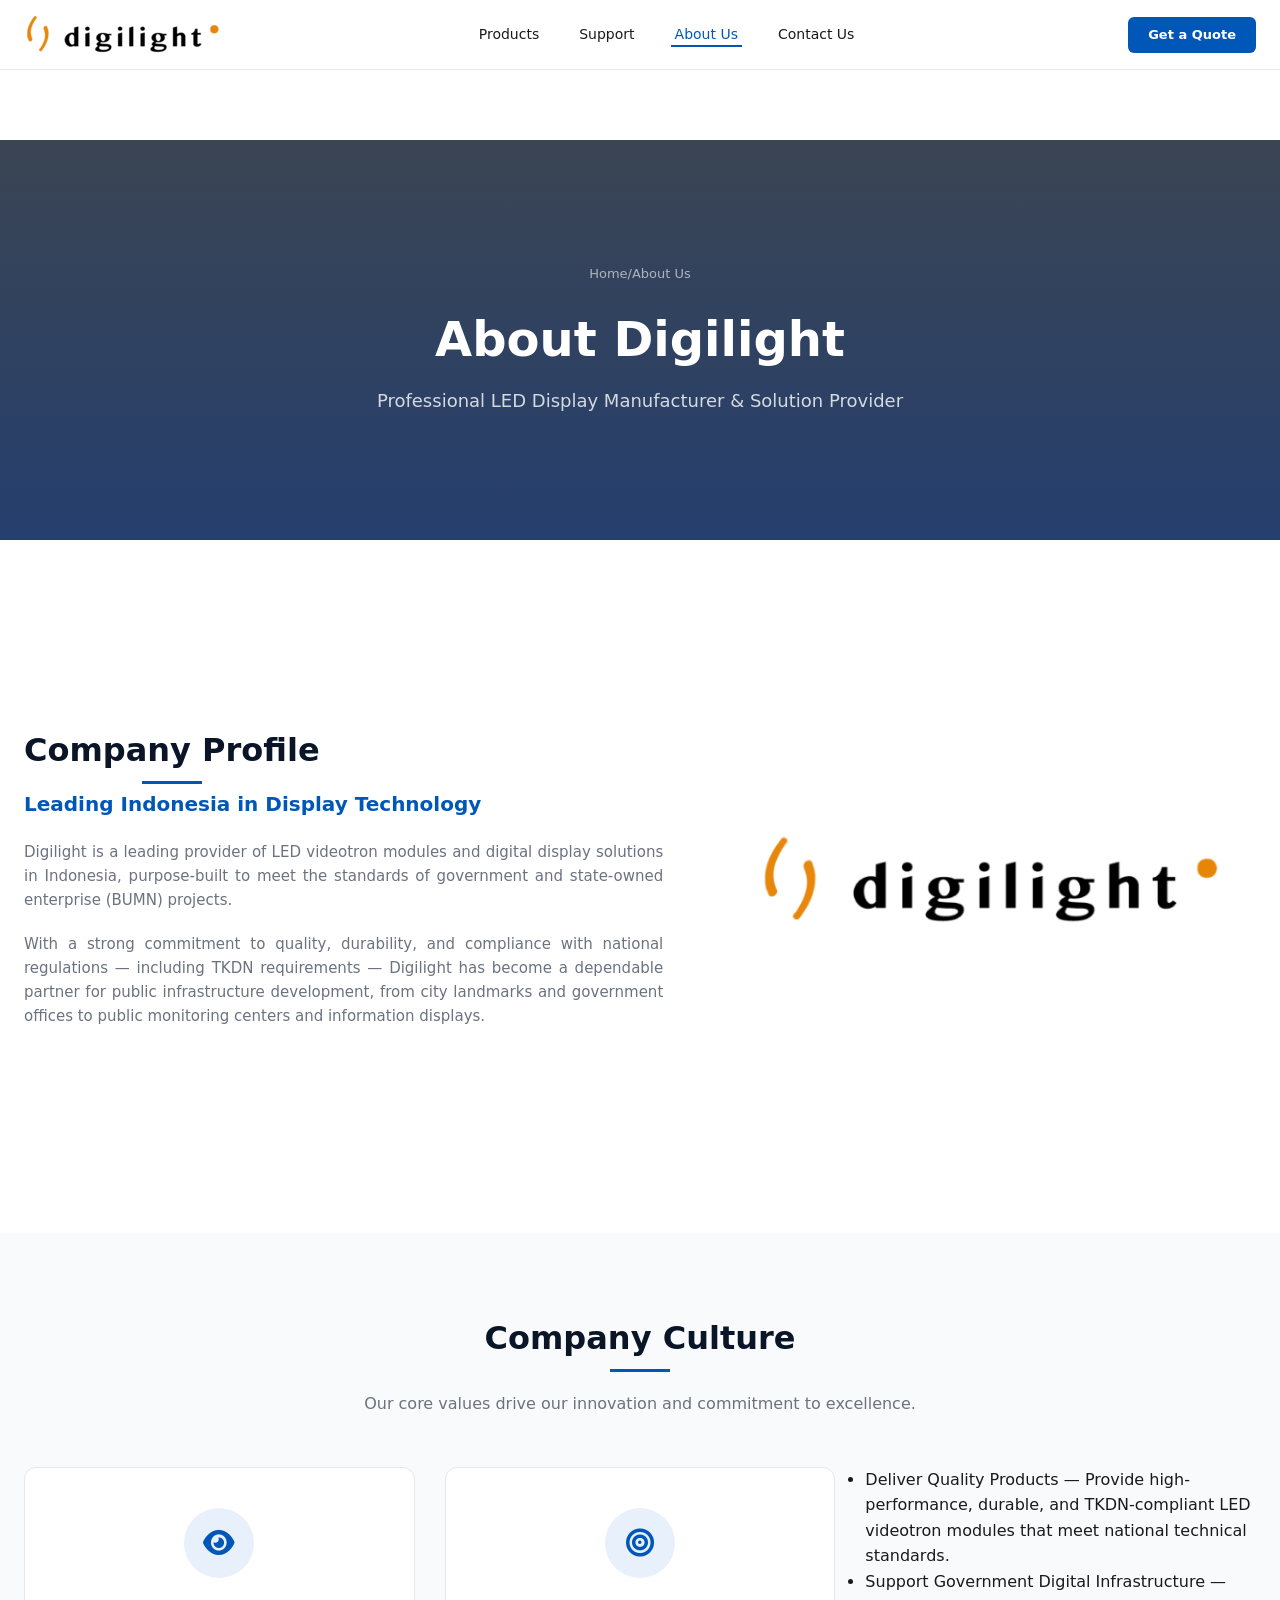
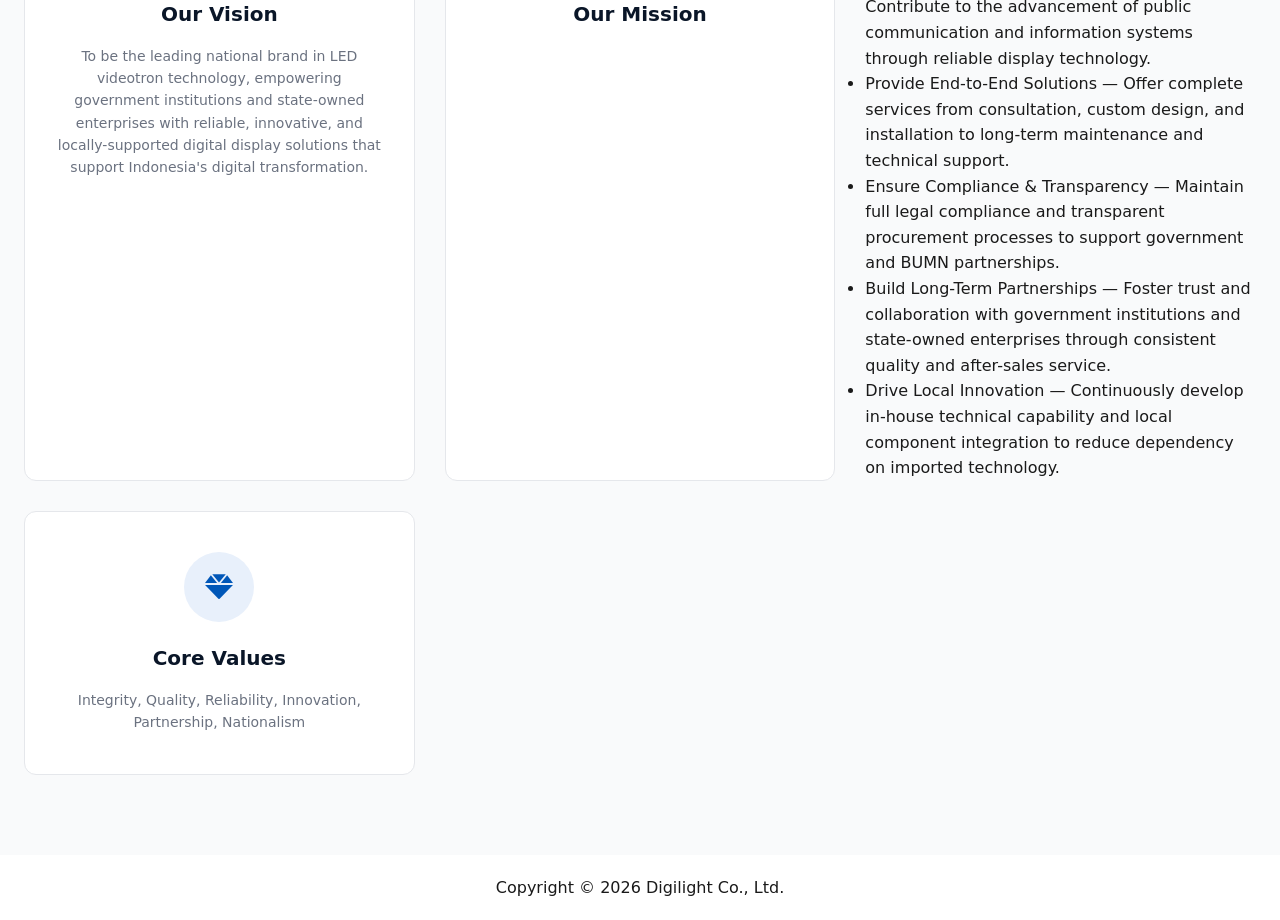
==== commit 0bcde800: "Add files via upload" ====
--- a/about.html
+++ b/about.html
@@ -69,22 +69,7 @@
         <h3 class="section-subtitle">Leading Indonesia in Display Technology</h3>
         <p>Digilight is a leading provider of LED videotron modules and digital display solutions in Indonesia, purpose-built to meet the standards of government and state-owned enterprise (BUMN) projects.</p>
         <p>With a strong commitment to quality, durability, and compliance with national regulations — including TKDN requirements — Digilight has become a dependable partner for public infrastructure development, from city landmarks and government offices to public monitoring centers and information displays.</p>
-        
-        <div class="stats-grid">
-          <div class="stat-box">
-            <!-- <h4 class="counter" data-target="2021">0</h4>
-            <span>Established</span> -->
-          </div>
-          <div class="stat-box">
-            <!-- <h4 class="counter" data-target="30000">0</h4><span>+</span>
-            <span>SQM Factory</span> -->
-          </div>
-          <div class="stat-box">
-            <!-- <h4 class="counter" data-target="300">0</h4><span>+</span>
-            <span>Cities Served</span> -->
-          </div>
-        </div>
-      </div>
+</div>
       <div class="profile-image fade-in-left">
         <img src="Assets/digilight logo.png" alt="LongRun Factory">
       </div>
@@ -107,13 +92,15 @@
       <div class="culture-card fade-in-up delay-2">
         <div class="culture-icon"><i class="fas fa-bullseye"></i></div>
         <h3>Our Mission</h3>
-        <li>Deliver Quality Products — Provide high-performance, durable, and TKDN-compliant LED videotron modules that meet national technical standards.</li>
-        <li>Support Government Digital Infrastructure — Contribute to the advancement of public communication and information systems through reliable display technology.</li>
-        <li>Provide End-to-End Solutions — Offer complete services from consultation, custom design, and installation to long-term maintenance and technical support.</li>
-        <li>Ensure Compliance & Transparency — Maintain full legal compliance and transparent procurement processes to support government and BUMN partnerships.</li>
-        <li>Build Long-Term Partnerships — Foster trust and collaboration with government institutions and state-owned enterprises through consistent quality and after-sales service.</li>
-        <li>Drive Local Innovation — Continuously develop in-house technical capability and local component integration to reduce dependency on imported technology.</li>
       </div>
+        <ul class="mission-list">
+          <li>Deliver Quality Products — Provide high-performance, durable, and TKDN-compliant LED videotron modules that meet national technical standards.</li>
+          <li>Support Government Digital Infrastructure — Contribute to the advancement of public communication and information systems through reliable display technology.</li>
+          <li>Provide End-to-End Solutions — Offer complete services from consultation, custom design, and installation to long-term maintenance and technical support.</li>
+          <li>Ensure Compliance & Transparency — Maintain full legal compliance and transparent procurement processes to support government and BUMN partnerships.</li>
+          <li>Build Long-Term Partnerships — Foster trust and collaboration with government institutions and state-owned enterprises through consistent quality and after-sales service.</li>
+          <li>Drive Local Innovation — Continuously develop in-house technical capability and local component integration to reduce dependency on imported technology.</li>
+        </ul>
       <div class="culture-card fade-in-up delay-3">
         <div class="culture-icon"><i class="fas fa-gem"></i></div>
         <h3>Core Values</h3>
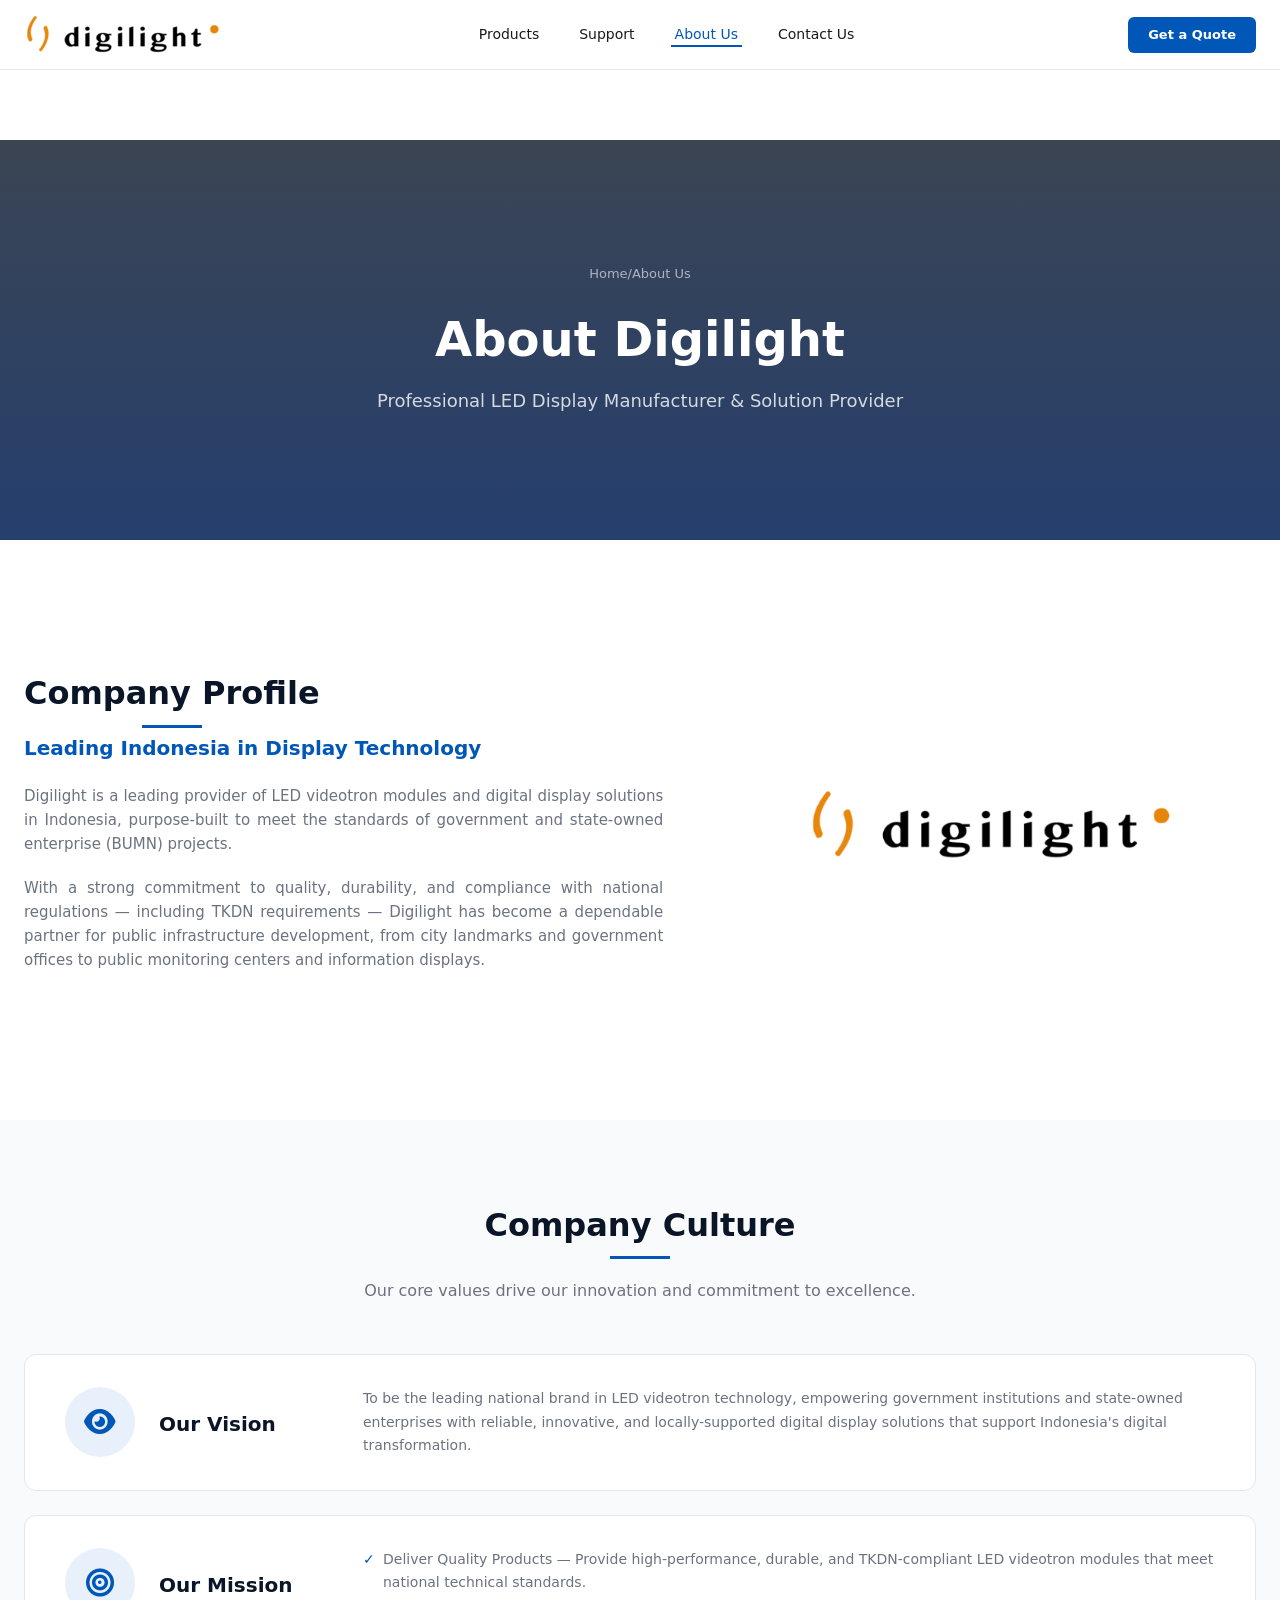
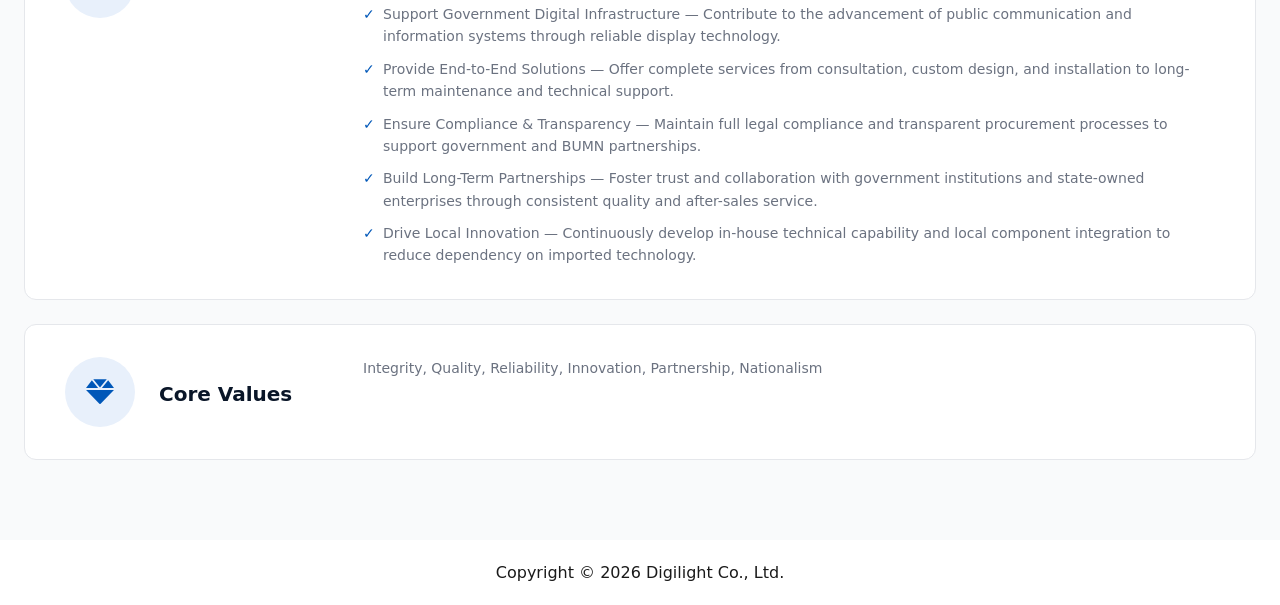
==== commit 31d8db14: "Add files via upload" ====
--- a/about.html
+++ b/about.html
@@ -92,7 +92,7 @@
       <div class="culture-card fade-in-up delay-2">
         <div class="culture-icon"><i class="fas fa-bullseye"></i></div>
         <h3>Our Mission</h3>
-      </div>
+      
         <ul class="mission-list">
           <li>Deliver Quality Products — Provide high-performance, durable, and TKDN-compliant LED videotron modules that meet national technical standards.</li>
           <li>Support Government Digital Infrastructure — Contribute to the advancement of public communication and information systems through reliable display technology.</li>
@@ -101,6 +101,7 @@
           <li>Build Long-Term Partnerships — Foster trust and collaboration with government institutions and state-owned enterprises through consistent quality and after-sales service.</li>
           <li>Drive Local Innovation — Continuously develop in-house technical capability and local component integration to reduce dependency on imported technology.</li>
         </ul>
+      </div>
       <div class="culture-card fade-in-up delay-3">
         <div class="culture-icon"><i class="fas fa-gem"></i></div>
         <h3>Core Values</h3>
--- a/CSS/about-style.css
+++ b/CSS/about-style.css
@@ -54,25 +54,27 @@
 .section-title::after { content: ''; position: absolute; bottom: -8px; left: 50%; transform: translateX(-50%); width: 60px; height: 3px; background: var(--accent); }
 .section-header p { color: var(--muted); font-size: 16px; margin-top: 15px; }
 
-/* ══ PROFILE GRID & COUNTERS ══ */
-.profile-grid { display: grid; grid-template-columns: 1.2fr 1fr; gap: 60px; align-items: center; }
-.section-subtitle { font-size: 20px; color: var(--accent); margin-bottom: 20px; }
-.profile-text p { color: var(--muted); margin-bottom: 20px; font-size: 15px; text-align: justify; }
-
-.stats-grid { display: grid; grid-template-columns: repeat(3, 1fr); gap: 20px; margin-top: 40px; }
-.stat-box { background: #fff; padding: 20px; border-radius: 8px; border: 1px solid var(--border); box-shadow: 0 4px 15px rgba(0,0,0,0.05); text-align: center; }
-.stat-box h4 { display: inline-block; font-size: 32px; font-weight: 800; color: var(--accent); }
-.stat-box span:first-of-type { font-size: 32px; font-weight: 800; color: var(--accent); }
-.stat-box span:last-child { display: block; font-size: 13px; color: var(--muted); margin-top: 5px; font-weight: 600; text-transform: uppercase; }
-
-/* ══ CULTURE CARDS ══ */
-.culture-grid { display: grid; grid-template-columns: repeat(3, 1fr); gap: 30px; }
-.culture-card { background: #fff; padding: 40px 30px; border-radius: 12px; text-align: center; border: 1px solid var(--border); transition: transform 0.3s, box-shadow 0.3s; }
-.culture-card:hover { transform: translateY(-10px); box-shadow: 0 15px 35px rgba(0,0,0,0.08); border-color: var(--accent); }
-.culture-icon { width: 70px; height: 70px; background: var(--accent-lt); color: var(--accent); font-size: 28px; border-radius: 50%; display: flex; align-items: center; justify-content: center; margin: 0 auto 20px; transition: 0.3s; }
-.culture-card:hover .culture-icon { background: var(--accent); color: #fff; }
-.culture-card h3 { font-size: 20px; color: var(--dark-navy); margin-bottom: 15px; }
-.culture-card p { font-size: 14px; color: var(--muted); }
+/* COMPANY PROFILE */
+.profile-grid { display:grid; grid-template-columns:1.2fr 1fr; gap:60px; align-items:center; }
+.profile-text { min-width:0; }
+.section-subtitle { font-size:20px; color:var(--accent); margin-bottom:20px; }
+.profile-text p { color:var(--muted); margin-bottom:20px; font-size:15px; text-align:justify; }
+.profile-image { width:100%; min-height:360px; display:flex; align-items:center; justify-content:center; overflow:hidden; }
+.profile-image img { width:100%; height:100%; max-height:420px; object-fit:contain; object-position:center; }
+
+/* COMPANY CULTURE: 1 CARD FULL HORIZONTAL PER BARIS */
+.culture-grid { display:flex; flex-direction:column; gap:24px; width:100%; }
+.culture-card { width:100%; background:#fff; padding:32px 40px; border-radius:12px; text-align:left; border:1px solid var(--border); transition:transform .3s ease,box-shadow .3s ease,border-color .3s ease; display:grid; grid-template-columns:70px 180px 1fr; align-items:start; column-gap:24px; }
+.culture-card:hover { transform:translateY(-4px); box-shadow:0 15px 35px rgba(0,0,0,.08); border-color:var(--accent); }
+.culture-icon { width:70px; height:70px; background:var(--accent-lt); color:var(--accent); font-size:28px; border-radius:50%; display:flex; align-items:center; justify-content:center; margin:0; transition:.3s; }
+.culture-card:hover .culture-icon { background:var(--accent); color:#fff; }
+.culture-card h3 { font-size:20px; color:var(--dark-navy); margin:21px 0 0; }
+.culture-card > p, .mission-list { grid-column:3; }
+.culture-card > p { font-size:14px; color:var(--muted); line-height:1.7; margin:0; }
+.mission-list { list-style:none; padding:0; margin:0; }
+.mission-list li { position:relative; padding-left:20px; margin-bottom:10px; font-size:14px; line-height:1.6; color:var(--muted); }
+.mission-list li:last-child { margin-bottom:0; }
+.mission-list li::before { content:"✓"; position:absolute; left:0; top:0; color:var(--accent); font-weight:700; }
 
 /* ══ TIMELINE ══ */
 .timeline { position: relative; max-width: 800px; margin: 0 auto; padding: 20px 0; }
@@ -108,8 +110,12 @@
   .nav-links, .nav-actions { display: none; }
   .hamburger { display: flex; flex-direction: column; gap: 5px; background: none; border: none; }
   .hamburger span { width: 25px; height: 3px; background: var(--dark-navy); }
-  .profile-grid { grid-template-columns: 1fr; }
-  .culture-grid, .cert-grid { grid-template-columns: 1fr; }
+  .profile-grid { grid-template-columns:1fr; gap:40px; }
+  .culture-grid { flex-direction:column; }
+  .culture-card { grid-template-columns:60px 150px 1fr; padding:28px; }
+  .culture-icon { width:60px; height:60px; font-size:24px; }
+  .culture-card h3 { margin-top:17px; }
+  .profile-image { min-height:300px; }
   .timeline::before { left: 20px; }
   .timeline-item { width: 100%; left: 0 !important; text-align: left !important; padding-left: 60px; }
   .timeline-item:nth-child(odd) .timeline-dot, .timeline-item:nth-child(even) .timeline-dot { left: 10px; right: auto; }
@@ -385,3 +391,14 @@
 .hamburger.open span:nth-child(3) {
   transform: translateY(-7px) rotate(-45deg);
 }
+
+
+/* ══ CULTURE MOBILE ══ */
+@media (max-width:650px) {
+  .culture-card { grid-template-columns:55px 1fr; column-gap:18px; padding:24px; }
+  .culture-icon { width:55px; height:55px; font-size:22px; }
+  .culture-card h3 { margin-top:14px; }
+  .culture-card > p, .mission-list { grid-column:1 / -1; margin-top:18px; }
+  .profile-image { min-height:240px; }
+  .profile-image img { max-height:300px; }
+}
